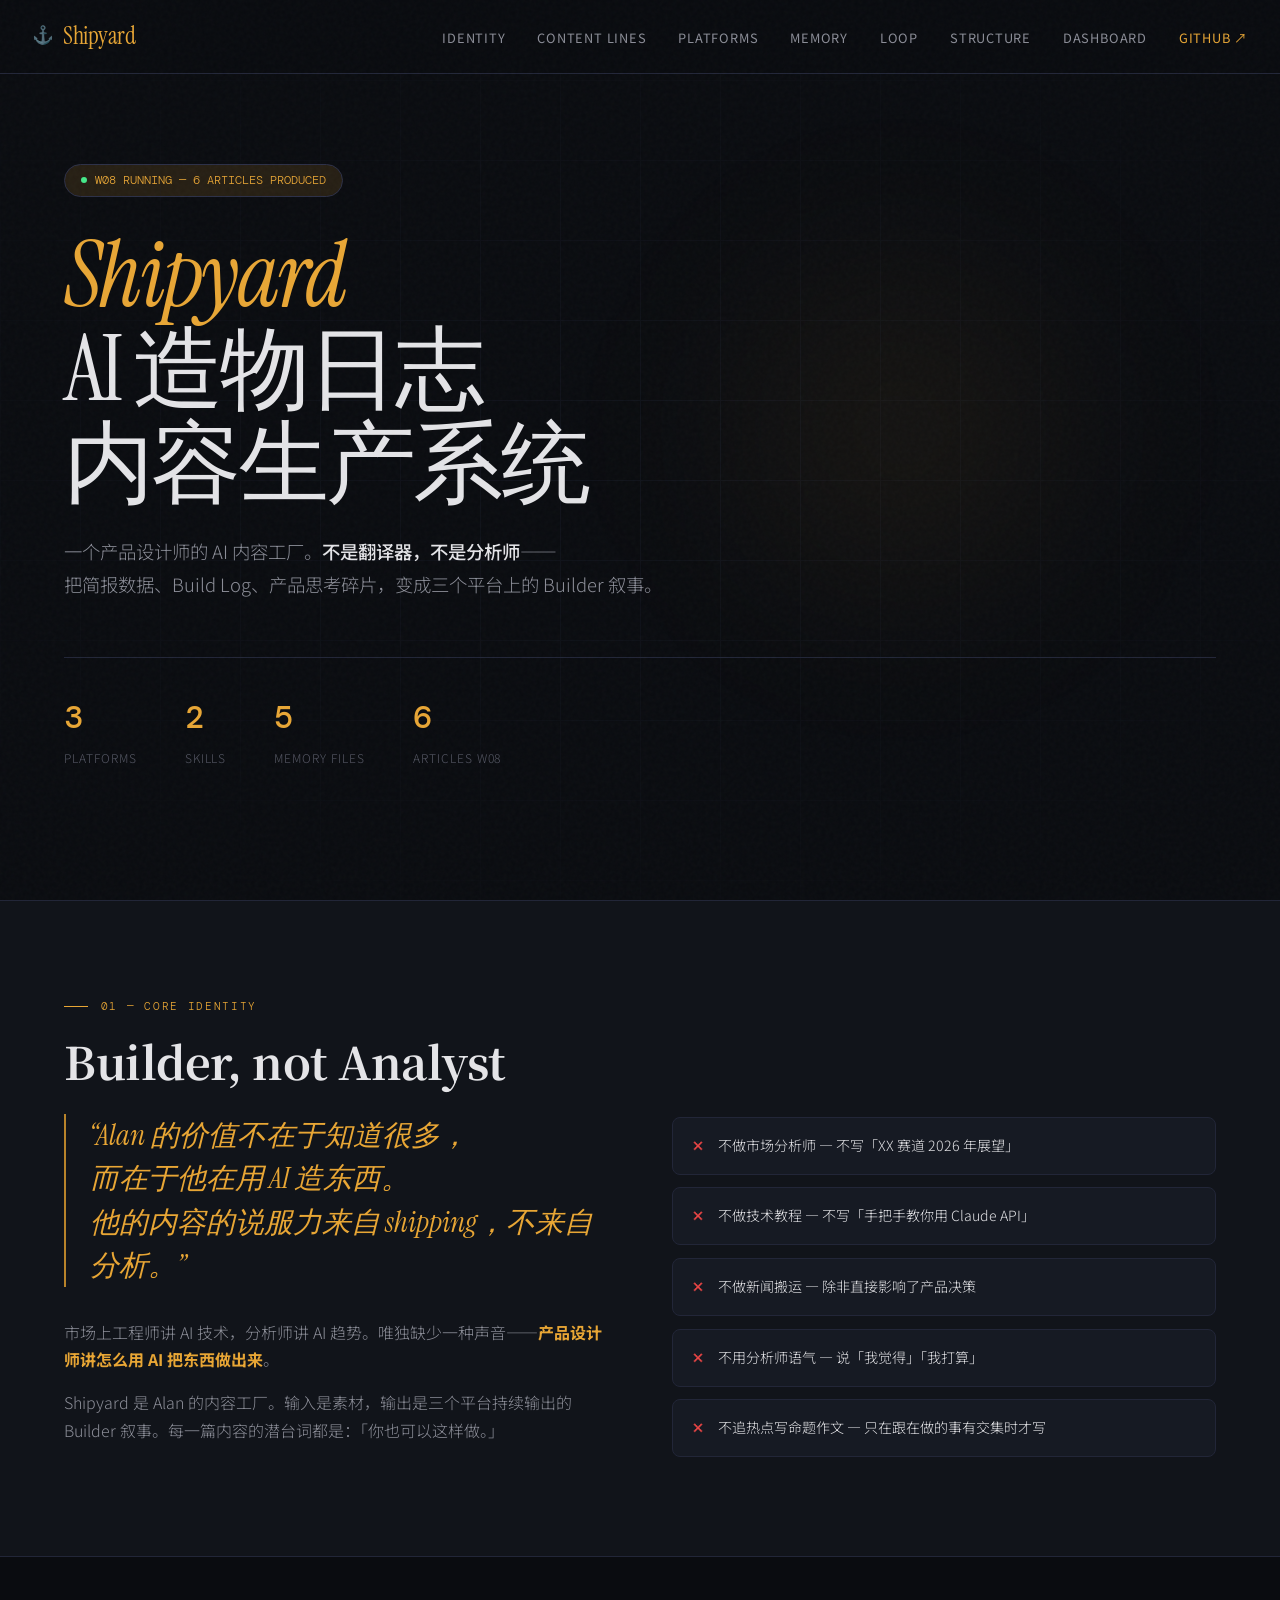
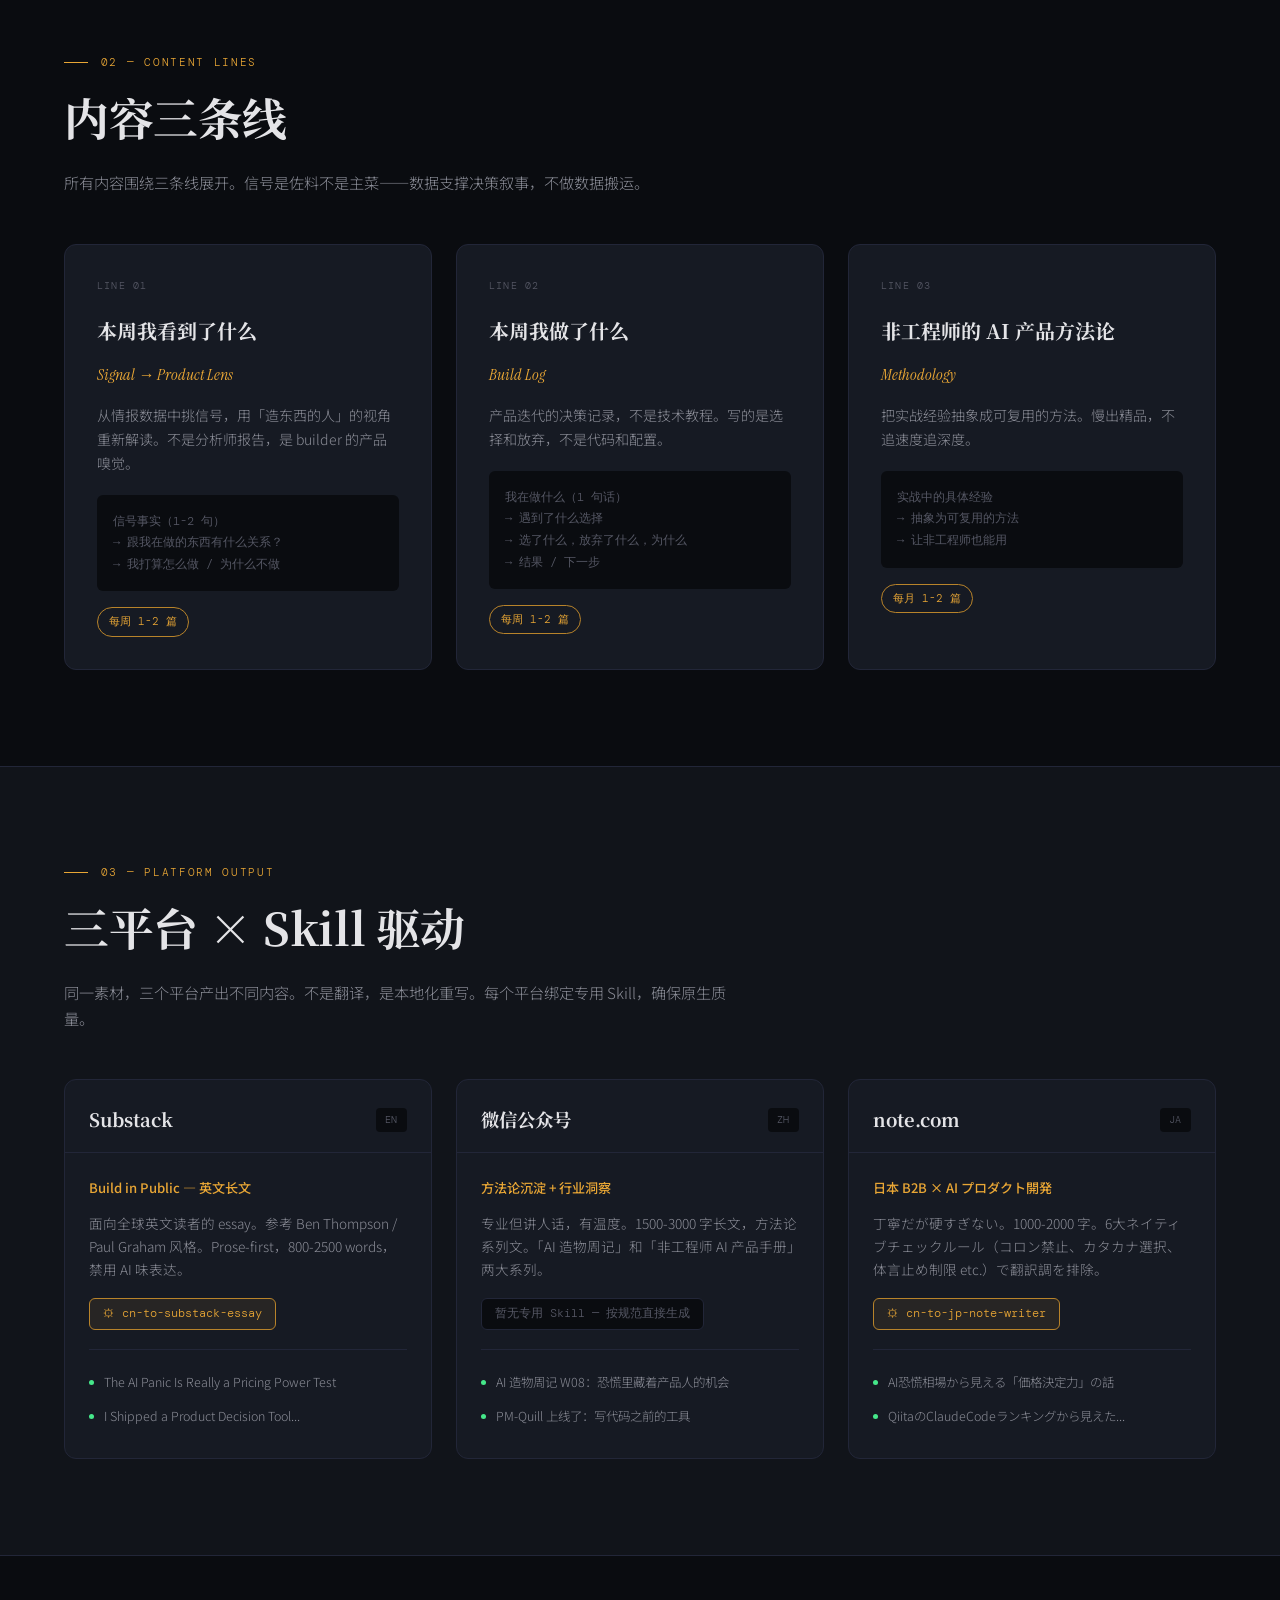
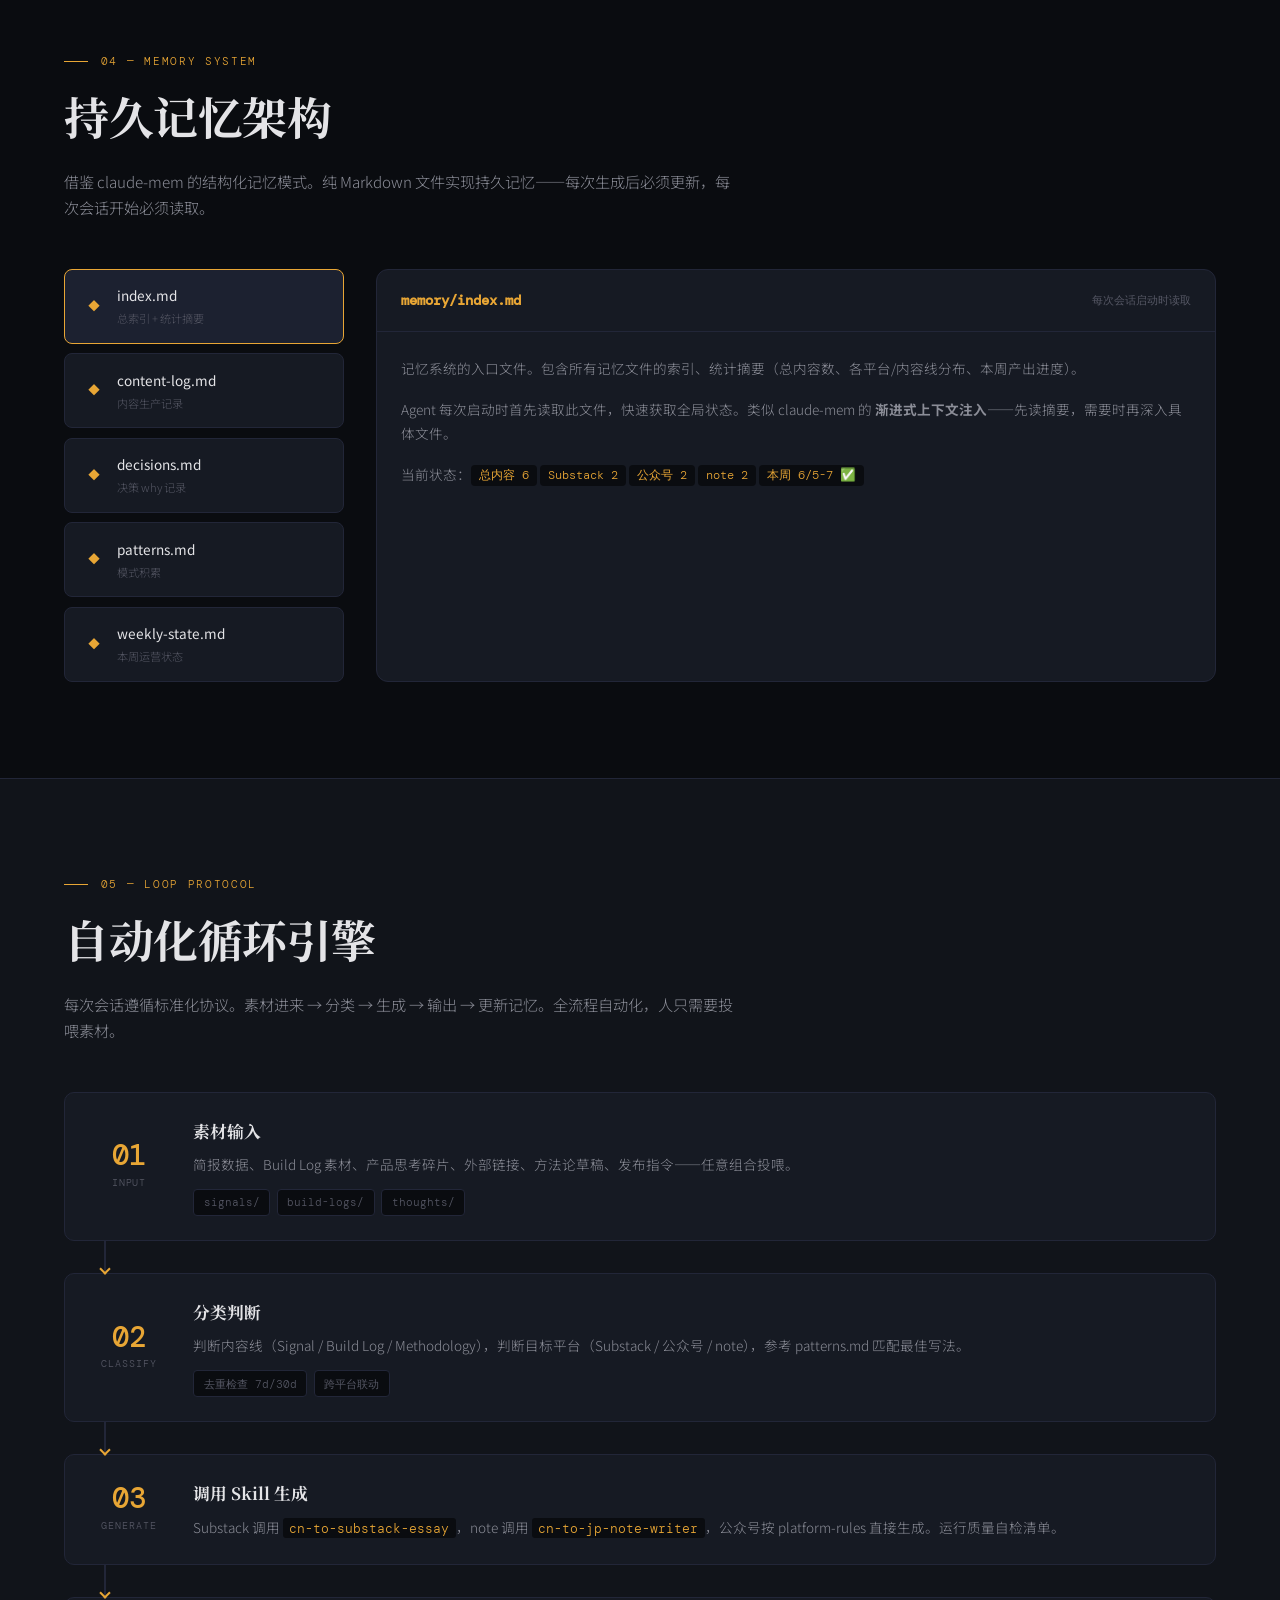
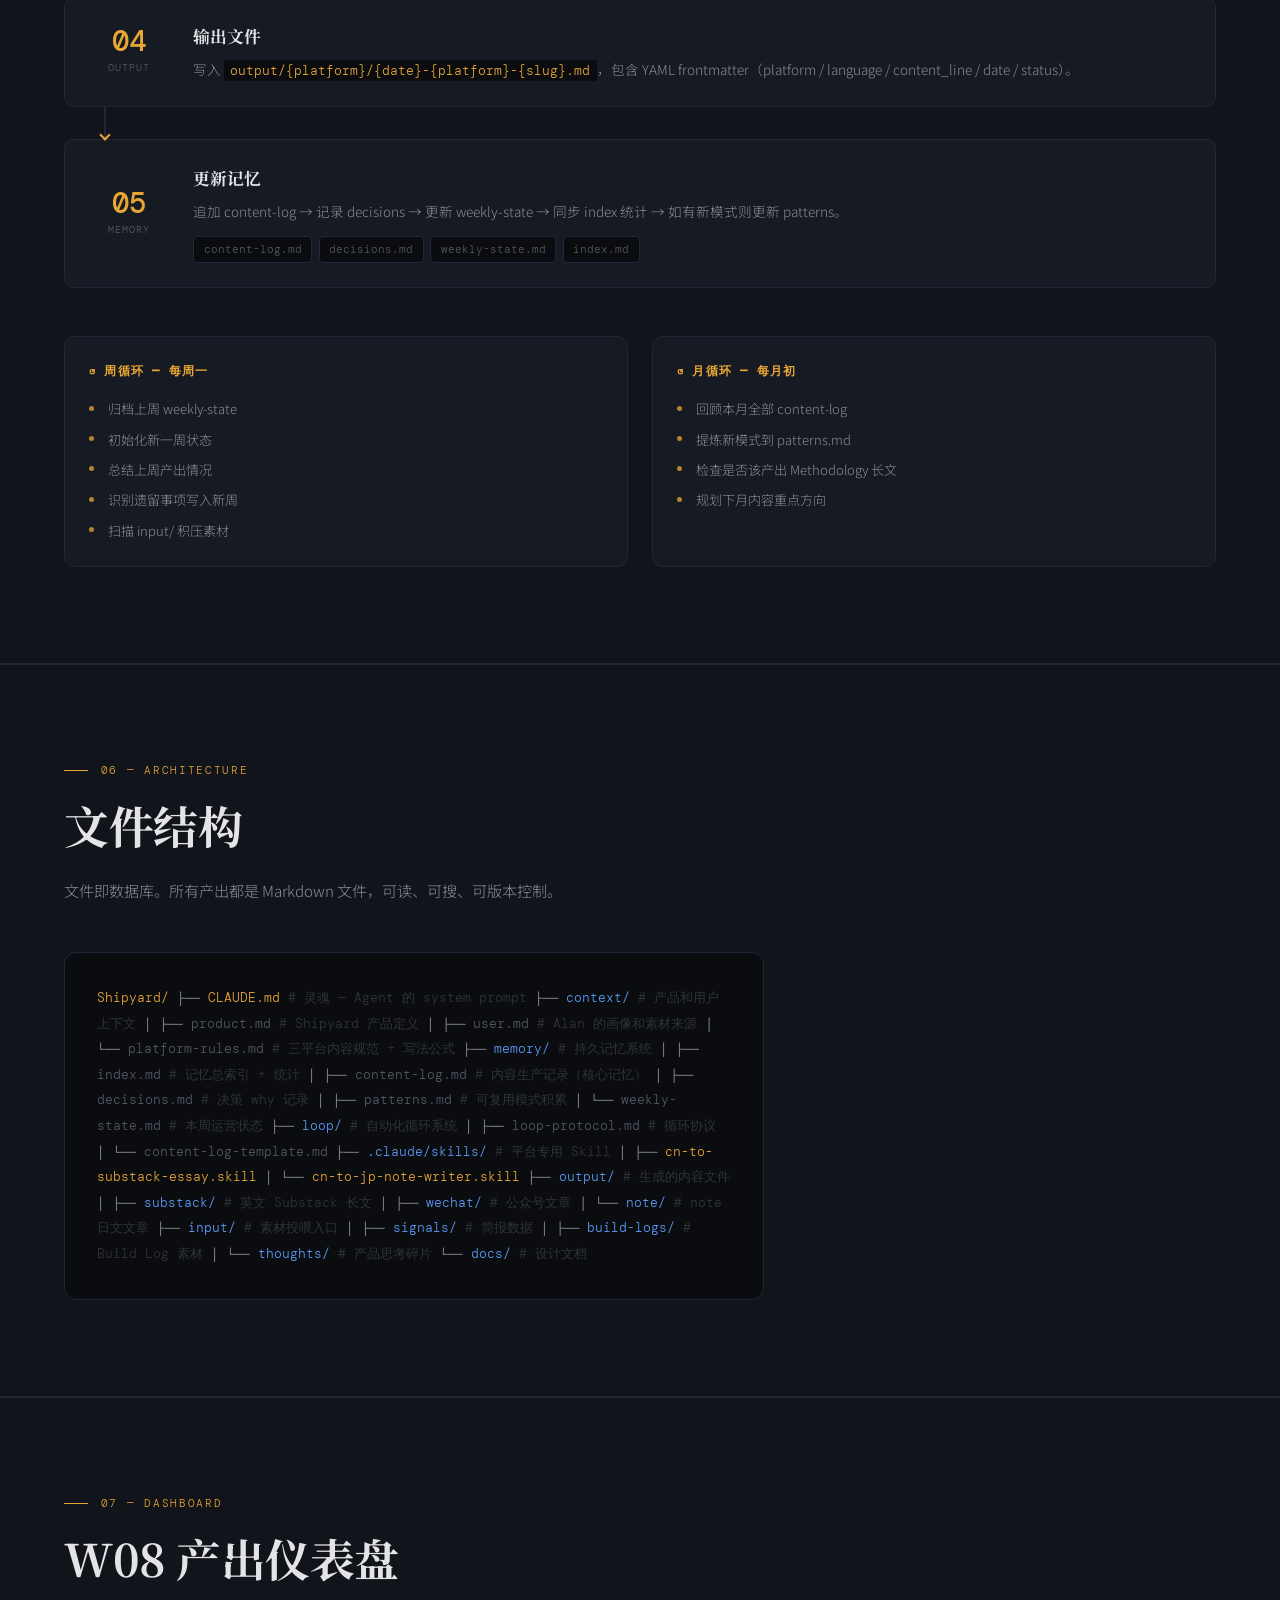
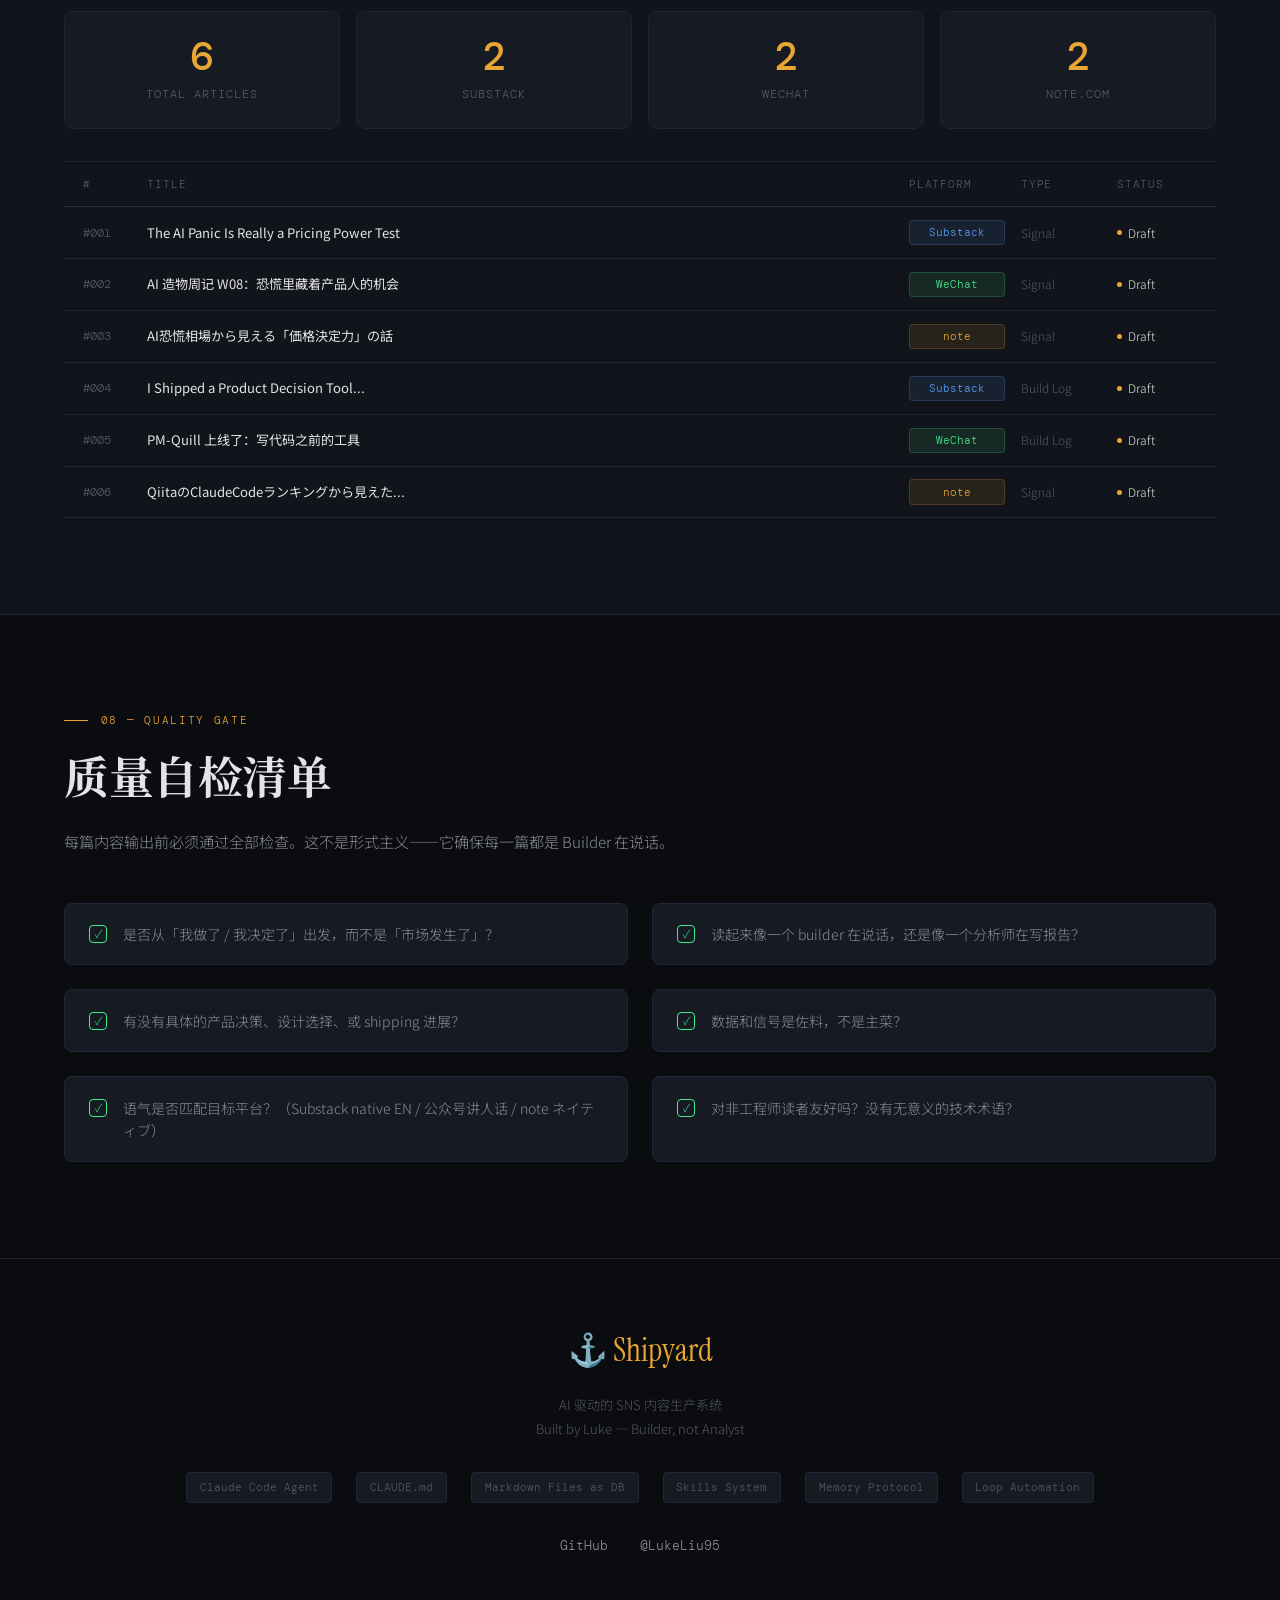
==== index.html @ ace8edb0 "docs: Update README and add landing page" ====
<!DOCTYPE html>
<html lang="zh-CN">
<head>
<!-- Google tag (gtag.js) -->
<script async src="https://www.googletagmanager.com/gtag/js?id=G-HH4Y1BMWJF"></script>
<script>
  window.dataLayer = window.dataLayer || [];
  function gtag(){dataLayer.push(arguments);}
  gtag('js', new Date());

  gtag('config', 'G-HH4Y1BMWJF');
</script>
<meta charset="UTF-8">
<meta name="viewport" content="width=device-width, initial-scale=1.0">
<title>Shipyard — AI Content Agent</title>
<link rel="preconnect" href="https://fonts.googleapis.com">
<link rel="preconnect" href="https://fonts.gstatic.com" crossorigin>
<link href="https://fonts.googleapis.com/css2?family=DM+Mono:wght@400;500&family=Instrument+Serif:ital@0;1&family=Noto+Sans+SC:wght@300;400;500;700&family=Noto+Serif+SC:wght@600;700&display=swap" rel="stylesheet">
<style>
*,*::before,*::after{margin:0;padding:0;box-sizing:border-box}
:root{
  --bg-deep:#0a0c10;
  --bg-panel:#11141a;
  --bg-card:#161a23;
  --bg-elevated:#1c2130;
  --amber:#e8a635;
  --amber-dim:#b8832a;
  --amber-glow:rgba(232,166,53,.12);
  --red-signal:#e84545;
  --green-ok:#45e88a;
  --blue-link:#5b9bf5;
  --text-primary:#e4e4e7;
  --text-secondary:#8b8d97;
  --text-dim:#555764;
  --border:#222638;
  --border-light:#2c3048;
  --font-display:'Instrument Serif',serif;
  --font-body:'Noto Sans SC','Helvetica Neue',sans-serif;
  --font-serif-cn:'Noto Serif SC',serif;
  --font-mono:'DM Mono',monospace;
}
html{scroll-behavior:smooth;font-size:16px}
body{
  background:var(--bg-deep);
  color:var(--text-primary);
  font-family:var(--font-body);
  font-weight:300;
  line-height:1.7;
  overflow-x:hidden;
  -webkit-font-smoothing:antialiased;
}

/* ═══ GRAIN OVERLAY ═══ */
body::after{
  content:'';position:fixed;inset:0;pointer-events:none;z-index:9999;
  background-image:url("data:image/svg+xml,%3Csvg viewBox='0 0 256 256' xmlns='http://www.w3.org/2000/svg'%3E%3Cfilter id='n'%3E%3CfeTurbulence type='fractalNoise' baseFrequency='.85' numOctaves='4' stitchTiles='stitch'/%3E%3C/filter%3E%3Crect width='100%25' height='100%25' filter='url(%23n)'/%3E%3C/svg%3E");
  opacity:.03;
}

/* ═══ SCROLLBAR ═══ */
::-webkit-scrollbar{width:6px}
::-webkit-scrollbar-track{background:var(--bg-deep)}
::-webkit-scrollbar-thumb{background:var(--border-light);border-radius:3px}
::-webkit-scrollbar-thumb:hover{background:var(--amber-dim)}

/* ═══ SELECTION ═══ */
::selection{background:var(--amber);color:var(--bg-deep)}

/* ═══ NAV ═══ */
.nav{
  position:fixed;top:0;left:0;right:0;z-index:100;
  padding:1rem 2rem;
  display:flex;align-items:center;justify-content:space-between;
  background:rgba(10,12,16,.85);
  backdrop-filter:blur(20px);
  border-bottom:1px solid var(--border);
  transition:all .3s;
}
.nav.scrolled{padding:.6rem 2rem;border-bottom-color:var(--amber-dim)}
.nav-logo{
  font-family:var(--font-display);font-size:1.5rem;color:var(--amber);
  text-decoration:none;letter-spacing:-.02em;
  display:flex;align-items:center;gap:.6rem;
}
.nav-logo .crane{font-size:1.1rem;opacity:.6;font-family:var(--font-mono)}
.nav-links{display:flex;gap:2rem;list-style:none}
.nav-links a{
  color:var(--text-secondary);text-decoration:none;font-size:.8rem;
  letter-spacing:.06em;text-transform:uppercase;font-weight:400;
  transition:color .2s;position:relative;
}
.nav-links a::after{
  content:'';position:absolute;bottom:-4px;left:0;right:0;height:1px;
  background:var(--amber);transform:scaleX(0);transition:transform .3s;
}
.nav-links a:hover{color:var(--text-primary)}
.nav-links a:hover::after{transform:scaleX(1)}

/* ═══ HERO ═══ */
.hero{
  min-height:100vh;display:flex;flex-direction:column;justify-content:center;
  padding:8rem 4rem 6rem;position:relative;overflow:hidden;
}
.hero-grid{
  position:absolute;inset:0;
  background-image:
    linear-gradient(var(--border) 1px,transparent 1px),
    linear-gradient(90deg,var(--border) 1px,transparent 1px);
  background-size:80px 80px;
  mask-image:radial-gradient(ellipse 70% 60% at 50% 50%,black,transparent);
  opacity:.3;
}
.hero-glow{
  position:absolute;top:20%;right:10%;
  width:500px;height:500px;border-radius:50%;
  background:radial-gradient(circle,rgba(232,166,53,.08),transparent 70%);
  filter:blur(80px);animation:pulse-glow 8s ease-in-out infinite;
}
@keyframes pulse-glow{0%,100%{opacity:.6;transform:scale(1)}50%{opacity:1;transform:scale(1.1)}}

.hero-badge{
  display:inline-flex;align-items:center;gap:.5rem;
  padding:.35rem 1rem;border:1px solid var(--border-light);border-radius:100px;
  font-family:var(--font-mono);font-size:.72rem;color:var(--amber);
  margin-bottom:2rem;width:fit-content;
  background:var(--amber-glow);
}
.hero-badge .dot{width:6px;height:6px;border-radius:50%;background:var(--green-ok);animation:blink 2s infinite}
@keyframes blink{0%,100%{opacity:1}50%{opacity:.3}}
.hero h1{
  font-family:var(--font-display);font-size:clamp(3rem,7vw,6.5rem);
  line-height:1.05;letter-spacing:-.03em;color:var(--text-primary);
  max-width:900px;font-weight:400;
}
.hero h1 em{font-style:italic;color:var(--amber)}
.hero-sub{
  font-size:1.15rem;color:var(--text-secondary);margin-top:1.5rem;
  max-width:600px;line-height:1.8;
}
.hero-sub strong{color:var(--text-primary);font-weight:500}
.hero-stats{
  display:flex;gap:3rem;margin-top:3.5rem;padding-top:2rem;
  border-top:1px solid var(--border);
}
.hero-stat{display:flex;flex-direction:column;gap:.2rem}
.hero-stat .num{
  font-family:var(--font-mono);font-size:2rem;color:var(--amber);font-weight:500;
}
.hero-stat .label{font-size:.75rem;color:var(--text-dim);text-transform:uppercase;letter-spacing:.08em}

/* ═══ SECTIONS ═══ */
section{padding:6rem 4rem}
.section-label{
  font-family:var(--font-mono);font-size:.7rem;color:var(--amber);
  text-transform:uppercase;letter-spacing:.15em;margin-bottom:1rem;
  display:flex;align-items:center;gap:.8rem;
}
.section-label::before{content:'';width:24px;height:1px;background:var(--amber)}
.section-title{
  font-family:var(--font-serif-cn);font-size:clamp(1.8rem,3.5vw,2.8rem);
  font-weight:700;line-height:1.3;margin-bottom:1.5rem;letter-spacing:-.01em;
}
.section-desc{color:var(--text-secondary);max-width:680px;margin-bottom:3rem;font-size:.95rem}
.container{max-width:1200px;margin:0 auto}

/* ═══ IDENTITY ═══ */
.identity{
  background:var(--bg-panel);border-top:1px solid var(--border);border-bottom:1px solid var(--border);
}
.identity-grid{display:grid;grid-template-columns:1fr 1fr;gap:4rem;align-items:center}
.identity-text .quote{
  font-family:var(--font-display);font-size:1.8rem;font-style:italic;
  color:var(--amber);line-height:1.5;margin-bottom:2rem;
  padding-left:1.5rem;border-left:2px solid var(--amber-dim);
}
.identity-text p{color:var(--text-secondary);margin-bottom:1rem}
.donts{list-style:none;display:flex;flex-direction:column;gap:.8rem}
.donts li{
  display:flex;align-items:flex-start;gap:.8rem;
  padding:1rem 1.2rem;background:var(--bg-card);border-radius:8px;
  border:1px solid var(--border);font-size:.88rem;
  transition:border-color .3s;
}
.donts li:hover{border-color:var(--red-signal)}
.donts .x{color:var(--red-signal);font-family:var(--font-mono);font-weight:500;flex-shrink:0;font-size:.8rem;margin-top:2px}

/* ═══ THREE LINES ═══ */
.lines-grid{display:grid;grid-template-columns:repeat(3,1fr);gap:1.5rem}
.line-card{
  padding:2rem;border:1px solid var(--border);border-radius:12px;
  background:var(--bg-card);position:relative;overflow:hidden;
  transition:all .4s;cursor:default;
}
.line-card:hover{border-color:var(--amber-dim);transform:translateY(-4px)}
.line-card::before{
  content:'';position:absolute;top:0;left:0;right:0;height:2px;
  background:linear-gradient(90deg,var(--amber),transparent);
  opacity:0;transition:opacity .4s;
}
.line-card:hover::before{opacity:1}
.line-num{
  font-family:var(--font-mono);font-size:.65rem;color:var(--text-dim);
  text-transform:uppercase;letter-spacing:.12em;margin-bottom:1.2rem;
}
.line-card h3{
  font-family:var(--font-serif-cn);font-size:1.25rem;font-weight:700;margin-bottom:.8rem;
}
.line-card .en-name{
  font-family:var(--font-display);font-style:italic;color:var(--amber);
  font-size:1rem;margin-bottom:1rem;
}
.line-card p{color:var(--text-secondary);font-size:.88rem;line-height:1.7}
.line-formula{
  margin-top:1.2rem;padding:1rem;background:var(--bg-deep);border-radius:6px;
  font-family:var(--font-mono);font-size:.75rem;color:var(--text-dim);
  line-height:1.8;white-space:pre-line;
}
.line-freq{
  margin-top:1rem;display:inline-block;
  padding:.25rem .7rem;border-radius:100px;font-size:.7rem;
  font-family:var(--font-mono);color:var(--amber);
  border:1px solid var(--amber-dim);
}

/* ═══ PLATFORMS ═══ */
.platforms{background:var(--bg-panel);border-top:1px solid var(--border);border-bottom:1px solid var(--border)}
.platform-cards{display:grid;grid-template-columns:repeat(3,1fr);gap:1.5rem}
.platform-card{
  border:1px solid var(--border);border-radius:12px;overflow:hidden;
  background:var(--bg-card);transition:all .4s;
}
.platform-card:hover{border-color:var(--amber-dim);transform:translateY(-3px)}
.platform-header{
  padding:1.5rem 1.5rem 1rem;
  border-bottom:1px solid var(--border);
  display:flex;align-items:center;justify-content:space-between;
}
.platform-header h3{font-family:var(--font-serif-cn);font-size:1.15rem;font-weight:700}
.platform-lang{
  font-family:var(--font-mono);font-size:.65rem;
  padding:.2rem .6rem;border-radius:4px;
  background:var(--bg-deep);color:var(--text-dim);
}
.platform-body{padding:1.5rem}
.platform-body .route{
  font-size:.82rem;color:var(--amber);font-weight:500;margin-bottom:.8rem;
}
.platform-body p{font-size:.85rem;color:var(--text-secondary);margin-bottom:1rem;line-height:1.7}
.skill-badge{
  display:inline-flex;align-items:center;gap:.4rem;
  padding:.3rem .8rem;border-radius:6px;
  background:rgba(232,166,53,.08);border:1px solid var(--amber-dim);
  font-family:var(--font-mono);font-size:.72rem;color:var(--amber);
}
.skill-badge.none{color:var(--text-dim);border-color:var(--border);background:var(--bg-deep)}
.platform-outputs{
  margin-top:1.2rem;padding-top:1rem;border-top:1px solid var(--border);
}
.platform-outputs .output-item{
  display:flex;align-items:center;gap:.6rem;
  padding:.4rem 0;font-size:.78rem;color:var(--text-secondary);
}
.output-item .dot-status{
  width:5px;height:5px;border-radius:50%;background:var(--green-ok);flex-shrink:0;
}

/* ═══ MEMORY ═══ */
.memory-arch{display:grid;grid-template-columns:280px 1fr;gap:2rem}
.memory-files{display:flex;flex-direction:column;gap:.6rem}
.mem-file{
  display:flex;align-items:center;gap:.8rem;
  padding:.9rem 1.2rem;border:1px solid var(--border);border-radius:8px;
  background:var(--bg-card);cursor:pointer;transition:all .3s;
  position:relative;
}
.mem-file:hover,.mem-file.active{border-color:var(--amber);background:var(--bg-elevated)}
.mem-file .icon{font-family:var(--font-mono);font-size:.75rem;color:var(--amber);width:20px;text-align:center}
.mem-file .name{font-size:.85rem;font-weight:400}
.mem-file .purpose{font-size:.7rem;color:var(--text-dim);margin-top:2px}
.memory-detail{
  border:1px solid var(--border);border-radius:12px;
  background:var(--bg-card);overflow:hidden;
}
.memory-detail-header{
  padding:1.2rem 1.5rem;border-bottom:1px solid var(--border);
  display:flex;align-items:center;justify-content:space-between;
}
.memory-detail-header h4{font-family:var(--font-mono);font-size:.85rem;color:var(--amber)}
.memory-detail-header .timing{font-size:.7rem;color:var(--text-dim);font-family:var(--font-mono)}
.memory-detail-body{padding:1.5rem;font-size:.85rem;color:var(--text-secondary);line-height:1.8}
.memory-detail-body code{
  font-family:var(--font-mono);font-size:.78rem;
  background:var(--bg-deep);padding:.15rem .5rem;border-radius:4px;
  color:var(--amber);
}

/* ═══ LOOP ═══ */
.loop-flow{display:flex;flex-direction:column;gap:0;position:relative}
.loop-connector{
  width:2px;height:2rem;background:var(--border);margin-left:2.5rem;
  position:relative;
}
.loop-connector::after{
  content:'';position:absolute;bottom:0;left:-3px;
  width:8px;height:8px;border-right:2px solid var(--amber);border-bottom:2px solid var(--amber);
  transform:rotate(45deg);
}
.loop-step{
  display:grid;grid-template-columns:5rem 1fr;gap:1.5rem;
  padding:1.5rem;border:1px solid var(--border);border-radius:10px;
  background:var(--bg-card);transition:all .3s;
}
.loop-step:hover{border-color:var(--amber-dim)}
.loop-step .step-icon{
  display:flex;flex-direction:column;align-items:center;justify-content:center;
  gap:.3rem;
}
.loop-step .step-num{
  font-family:var(--font-mono);font-size:1.8rem;color:var(--amber);font-weight:500;line-height:1;
}
.loop-step .step-label{font-family:var(--font-mono);font-size:.6rem;color:var(--text-dim);text-transform:uppercase;letter-spacing:.1em;text-align:center}
.loop-step h4{font-family:var(--font-serif-cn);font-size:1.05rem;font-weight:700;margin-bottom:.5rem}
.loop-step p{font-size:.85rem;color:var(--text-secondary);line-height:1.7}
.loop-step .actions{
  margin-top:.8rem;display:flex;flex-wrap:wrap;gap:.4rem;
}
.loop-step .action-tag{
  font-family:var(--font-mono);font-size:.68rem;
  padding:.2rem .6rem;border-radius:4px;
  background:var(--bg-deep);color:var(--text-dim);border:1px solid var(--border);
}

.loop-cycles{display:grid;grid-template-columns:1fr 1fr;gap:1.5rem;margin-top:3rem}
.cycle-card{
  padding:1.5rem;border:1px solid var(--border);border-radius:10px;
  background:var(--bg-card);
}
.cycle-card h4{
  font-family:var(--font-mono);font-size:.78rem;color:var(--amber);
  text-transform:uppercase;letter-spacing:.1em;margin-bottom:1rem;
}
.cycle-card ul{list-style:none;display:flex;flex-direction:column;gap:.5rem}
.cycle-card li{
  font-size:.82rem;color:var(--text-secondary);
  padding-left:1.2rem;position:relative;
}
.cycle-card li::before{
  content:'';position:absolute;left:0;top:.55em;
  width:5px;height:5px;border-radius:50%;background:var(--amber-dim);
}

/* ═══ FILE TREE ═══ */
.file-tree-section{background:var(--bg-panel);border-top:1px solid var(--border);border-bottom:1px solid var(--border)}
.file-tree{
  font-family:var(--font-mono);font-size:.8rem;line-height:2;
  padding:2rem;background:var(--bg-deep);border-radius:12px;
  border:1px solid var(--border);max-width:700px;
  color:var(--text-secondary);
}
.file-tree .dir{color:var(--blue-link)}
.file-tree .file{color:var(--text-dim)}
.file-tree .comment{color:var(--text-dim);opacity:.5}
.file-tree .highlight{color:var(--amber)}

/* ═══ STATS DASHBOARD ═══ */
.dashboard{background:var(--bg-panel);border-top:1px solid var(--border);border-bottom:1px solid var(--border)}
.dash-grid{display:grid;grid-template-columns:repeat(4,1fr);gap:1rem}
.dash-card{
  padding:1.5rem;border:1px solid var(--border);border-radius:10px;
  background:var(--bg-card);text-align:center;transition:all .3s;
}
.dash-card:hover{border-color:var(--amber-dim)}
.dash-card .dash-num{
  font-family:var(--font-mono);font-size:2.5rem;color:var(--amber);
  font-weight:500;line-height:1;margin-bottom:.5rem;
}
.dash-card .dash-label{
  font-size:.75rem;color:var(--text-dim);text-transform:uppercase;
  letter-spacing:.08em;font-family:var(--font-mono);
}
.recent-articles{margin-top:2rem}
.article-row{
  display:grid;grid-template-columns:3rem 1fr 6rem 5rem 5rem;gap:1rem;
  align-items:center;
  padding:.8rem 1.2rem;border-bottom:1px solid var(--border);
  font-size:.82rem;transition:background .2s;
}
.article-row:hover{background:var(--bg-elevated)}
.article-row:first-child{
  font-family:var(--font-mono);font-size:.68rem;color:var(--text-dim);
  text-transform:uppercase;letter-spacing:.08em;border-bottom:1px solid var(--border-light);
}
.article-row .id{font-family:var(--font-mono);color:var(--text-dim);font-size:.75rem}
.article-row .title-col{color:var(--text-primary);font-weight:400}
.article-row .platform-tag{
  font-family:var(--font-mono);font-size:.68rem;
  padding:.15rem .5rem;border-radius:4px;text-align:center;
}
.tag-substack{background:rgba(91,155,245,.1);color:var(--blue-link);border:1px solid rgba(91,155,245,.2)}
.tag-wechat{background:rgba(69,232,138,.1);color:var(--green-ok);border:1px solid rgba(69,232,138,.2)}
.tag-note{background:rgba(232,166,53,.1);color:var(--amber);border:1px solid rgba(232,166,53,.2)}
.article-row .type-col{font-size:.75rem;color:var(--text-dim)}
.article-row .status-col{display:flex;align-items:center;gap:.4rem;font-size:.75rem}
.status-dot{width:5px;height:5px;border-radius:50%}
.status-draft{background:var(--amber)}

/* ═══ QUALITY ═══ */
.quality-grid{display:grid;grid-template-columns:1fr 1fr;gap:1.5rem}
.check-item{
  display:flex;align-items:flex-start;gap:1rem;
  padding:1.2rem 1.5rem;border:1px solid var(--border);border-radius:8px;
  background:var(--bg-card);transition:all .3s;
}
.check-item:hover{border-color:var(--green-ok)}
.check-box{
  width:18px;height:18px;border:1.5px solid var(--green-ok);border-radius:4px;
  flex-shrink:0;margin-top:2px;display:flex;align-items:center;justify-content:center;
  color:var(--green-ok);font-size:.7rem;
}
.check-item p{font-size:.88rem;color:var(--text-secondary);line-height:1.6}

/* ═══ FOOTER ═══ */
.footer{
  padding:4rem;text-align:center;border-top:1px solid var(--border);
}
.footer-logo{
  font-family:var(--font-display);font-size:2rem;color:var(--amber);
  margin-bottom:1rem;
}
.footer p{font-size:.82rem;color:var(--text-dim);line-height:1.8}
.footer .tech-stack{
  display:flex;justify-content:center;gap:1.5rem;margin-top:2rem;
  flex-wrap:wrap;
}
.footer .tech-tag{
  font-family:var(--font-mono);font-size:.7rem;
  padding:.3rem .8rem;border-radius:4px;
  background:var(--bg-card);color:var(--text-dim);border:1px solid var(--border);
}

/* ═══ ANIMATIONS ═══ */
.reveal{opacity:0;transform:translateY(30px);transition:all .7s cubic-bezier(.16,1,.3,1)}
.reveal.visible{opacity:1;transform:translateY(0)}
.reveal-delay-1{transition-delay:.1s}
.reveal-delay-2{transition-delay:.2s}
.reveal-delay-3{transition-delay:.3s}

/* ═══ RESPONSIVE ═══ */
@media(max-width:1024px){
  section,.hero{padding:4rem 2rem}
  .identity-grid{grid-template-columns:1fr;gap:2rem}
  .lines-grid,.platform-cards{grid-template-columns:1fr}
  .memory-arch{grid-template-columns:1fr}
  .loop-cycles{grid-template-columns:1fr}
  .dash-grid{grid-template-columns:repeat(2,1fr)}
  .quality-grid{grid-template-columns:1fr}
  .hero-stats{flex-wrap:wrap;gap:2rem}
  .article-row{grid-template-columns:2rem 1fr 5rem;font-size:.78rem}
  .article-row .type-col,.article-row .status-col{display:none}
  .nav-links{display:none}
}
@media(max-width:640px){
  section,.hero{padding:3rem 1.2rem}
  .hero h1{font-size:2.2rem}
  .dash-grid{grid-template-columns:1fr 1fr}
  .loop-step{grid-template-columns:3.5rem 1fr;gap:1rem}
}
</style>
</head>
<body>

<!-- ═══ NAV ═══ -->
<nav class="nav" id="nav">
  <a href="#" class="nav-logo">
    <span class="crane">&#9875;</span> Shipyard
  </a>
  <ul class="nav-links">
    <li><a href="#identity">Identity</a></li>
    <li><a href="#lines">Content Lines</a></li>
    <li><a href="#platforms">Platforms</a></li>
    <li><a href="#memory">Memory</a></li>
    <li><a href="#loop">Loop</a></li>
    <li><a href="#structure">Structure</a></li>
    <li><a href="#dashboard">Dashboard</a></li>
    <li><a href="https://github.com/lukeliu95/Shipyard" target="_blank" style="color:var(--amber)">GitHub &nearr;</a></li>
  </ul>
</nav>

<!-- ═══ HERO ═══ -->
<section class="hero">
  <div class="hero-grid"></div>
  <div class="hero-glow"></div>
  <div class="hero-badge">
    <span class="dot"></span>
    W08 RUNNING &mdash; 6 ARTICLES PRODUCED
  </div>
  <h1 class="reveal">
    <em>Shipyard</em><br>
    AI 造物日志<br>
    内容生产系统
  </h1>
  <p class="hero-sub reveal reveal-delay-1">
    一个产品设计师的 AI 内容工厂。<strong>不是翻译器，不是分析师</strong>——<br>
    把简报数据、Build Log、产品思考碎片，变成三个平台上的 Builder 叙事。
  </p>
  <div class="hero-stats reveal reveal-delay-2">
    <div class="hero-stat">
      <span class="num" data-count="3">0</span>
      <span class="label">Platforms</span>
    </div>
    <div class="hero-stat">
      <span class="num" data-count="2">0</span>
      <span class="label">Skills</span>
    </div>
    <div class="hero-stat">
      <span class="num" data-count="5">0</span>
      <span class="label">Memory Files</span>
    </div>
    <div class="hero-stat">
      <span class="num" data-count="6">0</span>
      <span class="label">Articles W08</span>
    </div>
  </div>
</section>

<!-- ═══ IDENTITY ═══ -->
<section class="identity" id="identity">
  <div class="container">
    <span class="section-label reveal">01 &mdash; Core Identity</span>
    <h2 class="section-title reveal">Builder, not Analyst</h2>
    <div class="identity-grid">
      <div class="identity-text reveal">
        <div class="quote">
          &ldquo;Alan 的价值不在于知道很多，<br>
          而在于他在用 AI 造东西。<br>
          他的内容的说服力来自 shipping，不来自分析。&rdquo;
        </div>
        <p>市场上工程师讲 AI 技术，分析师讲 AI 趋势。唯独缺少一种声音——<strong style="color:var(--amber)">产品设计师讲怎么用 AI 把东西做出来</strong>。</p>
        <p>Shipyard 是 Alan 的内容工厂。输入是素材，输出是三个平台持续输出的 Builder 叙事。每一篇内容的潜台词都是：「你也可以这样做。」</p>
      </div>
      <div class="reveal reveal-delay-1">
        <ul class="donts">
          <li><span class="x">&#10005;</span> 不做市场分析师 — 不写「XX 赛道 2026 年展望」</li>
          <li><span class="x">&#10005;</span> 不做技术教程 — 不写「手把手教你用 Claude API」</li>
          <li><span class="x">&#10005;</span> 不做新闻搬运 — 除非直接影响了产品决策</li>
          <li><span class="x">&#10005;</span> 不用分析师语气 — 说「我觉得」「我打算」</li>
          <li><span class="x">&#10005;</span> 不追热点写命题作文 — 只在跟在做的事有交集时才写</li>
        </ul>
      </div>
    </div>
  </div>
</section>

<!-- ═══ THREE LINES ═══ -->
<section id="lines">
  <div class="container">
    <span class="section-label reveal">02 &mdash; Content Lines</span>
    <h2 class="section-title reveal">内容三条线</h2>
    <p class="section-desc reveal">所有内容围绕三条线展开。信号是佐料不是主菜——数据支撑决策叙事，不做数据搬运。</p>
    <div class="lines-grid">
      <div class="line-card reveal">
        <div class="line-num">Line 01</div>
        <h3>本周我看到了什么</h3>
        <div class="en-name">Signal &rarr; Product Lens</div>
        <p>从情报数据中挑信号，用「造东西的人」的视角重新解读。不是分析师报告，是 builder 的产品嗅觉。</p>
        <div class="line-formula">信号事实（1-2 句）
&rarr; 跟我在做的东西有什么关系？
&rarr; 我打算怎么做 / 为什么不做</div>
        <span class="line-freq">每周 1-2 篇</span>
      </div>
      <div class="line-card reveal reveal-delay-1">
        <div class="line-num">Line 02</div>
        <h3>本周我做了什么</h3>
        <div class="en-name">Build Log</div>
        <p>产品迭代的决策记录，不是技术教程。写的是选择和放弃，不是代码和配置。</p>
        <div class="line-formula">我在做什么（1 句话）
&rarr; 遇到了什么选择
&rarr; 选了什么，放弃了什么，为什么
&rarr; 结果 / 下一步</div>
        <span class="line-freq">每周 1-2 篇</span>
      </div>
      <div class="line-card reveal reveal-delay-2">
        <div class="line-num">Line 03</div>
        <h3>非工程师的 AI 产品方法论</h3>
        <div class="en-name">Methodology</div>
        <p>把实战经验抽象成可复用的方法。慢出精品，不追速度追深度。</p>
        <div class="line-formula">实战中的具体经验
&rarr; 抽象为可复用的方法
&rarr; 让非工程师也能用</div>
        <span class="line-freq">每月 1-2 篇</span>
      </div>
    </div>
  </div>
</section>

<!-- ═══ PLATFORMS ═══ -->
<section class="platforms" id="platforms">
  <div class="container">
    <span class="section-label reveal">03 &mdash; Platform Output</span>
    <h2 class="section-title reveal">三平台 &times; Skill 驱动</h2>
    <p class="section-desc reveal">同一素材，三个平台产出不同内容。不是翻译，是本地化重写。每个平台绑定专用 Skill，确保原生质量。</p>
    <div class="platform-cards">

      <div class="platform-card reveal">
        <div class="platform-header">
          <h3>Substack</h3>
          <span class="platform-lang">EN</span>
        </div>
        <div class="platform-body">
          <div class="route">Build in Public &mdash; 英文长文</div>
          <p>面向全球英文读者的 essay。参考 Ben Thompson / Paul Graham 风格。Prose-first，800-2500 words，禁用 AI 味表达。</p>
          <div class="skill-badge">&#9881; cn-to-substack-essay</div>
          <div class="platform-outputs">
            <div class="output-item"><span class="dot-status"></span> The AI Panic Is Really a Pricing Power Test</div>
            <div class="output-item"><span class="dot-status"></span> I Shipped a Product Decision Tool...</div>
          </div>
        </div>
      </div>

      <div class="platform-card reveal reveal-delay-1">
        <div class="platform-header">
          <h3>微信公众号</h3>
          <span class="platform-lang">ZH</span>
        </div>
        <div class="platform-body">
          <div class="route">方法论沉淀 + 行业洞察</div>
          <p>专业但讲人话，有温度。1500-3000 字长文，方法论系列文。「AI 造物周记」和「非工程师 AI 产品手册」两大系列。</p>
          <div class="skill-badge none">暂无专用 Skill &mdash; 按规范直接生成</div>
          <div class="platform-outputs">
            <div class="output-item"><span class="dot-status"></span> AI 造物周记 W08：恐慌里藏着产品人的机会</div>
            <div class="output-item"><span class="dot-status"></span> PM-Quill 上线了：写代码之前的工具</div>
          </div>
        </div>
      </div>

      <div class="platform-card reveal reveal-delay-2">
        <div class="platform-header">
          <h3>note.com</h3>
          <span class="platform-lang">JA</span>
        </div>
        <div class="platform-body">
          <div class="route">日本 B2B &times; AI &#x30D7;&#x30ED;&#x30C0;&#x30AF;&#x30C8;&#x958B;&#x767A;</div>
          <p>丁寧だが硬すぎない。1000-2000 字。6大ネイティブチェックルール（コロン禁止、カタカナ選択、体言止め制限 etc.）で翻訳調を排除。</p>
          <div class="skill-badge">&#9881; cn-to-jp-note-writer</div>
          <div class="platform-outputs">
            <div class="output-item"><span class="dot-status"></span> AI恐慌相場から見える「価格決定力」の話</div>
            <div class="output-item"><span class="dot-status"></span> QiitaのClaudeCodeランキングから見えた...</div>
          </div>
        </div>
      </div>

    </div>
  </div>
</section>

<!-- ═══ MEMORY ═══ -->
<section id="memory">
  <div class="container">
    <span class="section-label reveal">04 &mdash; Memory System</span>
    <h2 class="section-title reveal">持久记忆架构</h2>
    <p class="section-desc reveal">借鉴 claude-mem 的结构化记忆模式。纯 Markdown 文件实现持久记忆——每次生成后必须更新，每次会话开始必须读取。</p>

    <div class="memory-arch reveal">
      <div class="memory-files">
        <div class="mem-file active" data-target="mem-index">
          <span class="icon">&#9670;</span>
          <div><div class="name">index.md</div><div class="purpose">总索引 + 统计摘要</div></div>
        </div>
        <div class="mem-file" data-target="mem-content">
          <span class="icon">&#9670;</span>
          <div><div class="name">content-log.md</div><div class="purpose">内容生产记录</div></div>
        </div>
        <div class="mem-file" data-target="mem-decisions">
          <span class="icon">&#9670;</span>
          <div><div class="name">decisions.md</div><div class="purpose">决策 why 记录</div></div>
        </div>
        <div class="mem-file" data-target="mem-patterns">
          <span class="icon">&#9670;</span>
          <div><div class="name">patterns.md</div><div class="purpose">模式积累</div></div>
        </div>
        <div class="mem-file" data-target="mem-weekly">
          <span class="icon">&#9670;</span>
          <div><div class="name">weekly-state.md</div><div class="purpose">本周运营状态</div></div>
        </div>
      </div>

      <div class="memory-detail">
        <div class="memory-detail-header">
          <h4 id="mem-detail-title">memory/index.md</h4>
          <span class="timing" id="mem-detail-timing">每次会话启动时读取</span>
        </div>
        <div class="memory-detail-body" id="mem-detail-body">
          <p>记忆系统的入口文件。包含所有记忆文件的索引、统计摘要（总内容数、各平台/内容线分布、本周产出进度）。</p>
          <p style="margin-top:1rem">Agent 每次启动时首先读取此文件，快速获取全局状态。类似 claude-mem 的 <strong>渐进式上下文注入</strong>——先读摘要，需要时再深入具体文件。</p>
          <p style="margin-top:1rem">当前状态：<code>总内容 6</code> <code>Substack 2</code> <code>公众号 2</code> <code>note 2</code> <code>本周 6/5-7 ✅</code></p>
        </div>
      </div>
    </div>
  </div>
</section>

<!-- ═══ LOOP ═══ -->
<section class="loop-section" id="loop" style="background:var(--bg-panel);border-top:1px solid var(--border);border-bottom:1px solid var(--border)">
  <div class="container">
    <span class="section-label reveal">05 &mdash; Loop Protocol</span>
    <h2 class="section-title reveal">自动化循环引擎</h2>
    <p class="section-desc reveal">每次会话遵循标准化协议。素材进来 &rarr; 分类 &rarr; 生成 &rarr; 输出 &rarr; 更新记忆。全流程自动化，人只需要投喂素材。</p>

    <div class="loop-flow reveal">
      <div class="loop-step">
        <div class="step-icon"><span class="step-num">01</span><span class="step-label">Input</span></div>
        <div>
          <h4>素材输入</h4>
          <p>简报数据、Build Log 素材、产品思考碎片、外部链接、方法论草稿、发布指令——任意组合投喂。</p>
          <div class="actions">
            <span class="action-tag">signals/</span>
            <span class="action-tag">build-logs/</span>
            <span class="action-tag">thoughts/</span>
          </div>
        </div>
      </div>
      <div class="loop-connector"></div>
      <div class="loop-step">
        <div class="step-icon"><span class="step-num">02</span><span class="step-label">Classify</span></div>
        <div>
          <h4>分类判断</h4>
          <p>判断内容线（Signal / Build Log / Methodology），判断目标平台（Substack / 公众号 / note），参考 patterns.md 匹配最佳写法。</p>
          <div class="actions">
            <span class="action-tag">去重检查 7d/30d</span>
            <span class="action-tag">跨平台联动</span>
          </div>
        </div>
      </div>
      <div class="loop-connector"></div>
      <div class="loop-step">
        <div class="step-icon"><span class="step-num">03</span><span class="step-label">Generate</span></div>
        <div>
          <h4>调用 Skill 生成</h4>
          <p>Substack 调用 <code style="font-family:var(--font-mono);background:var(--bg-deep);padding:.1rem .4rem;border-radius:3px;color:var(--amber);font-size:.8rem">cn-to-substack-essay</code>，note 调用 <code style="font-family:var(--font-mono);background:var(--bg-deep);padding:.1rem .4rem;border-radius:3px;color:var(--amber);font-size:.8rem">cn-to-jp-note-writer</code>，公众号按 platform-rules 直接生成。运行质量自检清单。</p>
        </div>
      </div>
      <div class="loop-connector"></div>
      <div class="loop-step">
        <div class="step-icon"><span class="step-num">04</span><span class="step-label">Output</span></div>
        <div>
          <h4>输出文件</h4>
          <p>写入 <code style="font-family:var(--font-mono);background:var(--bg-deep);padding:.1rem .4rem;border-radius:3px;color:var(--amber);font-size:.8rem">output/{platform}/{date}-{platform}-{slug}.md</code>，包含 YAML frontmatter（platform / language / content_line / date / status）。</p>
        </div>
      </div>
      <div class="loop-connector"></div>
      <div class="loop-step">
        <div class="step-icon"><span class="step-num">05</span><span class="step-label">Memory</span></div>
        <div>
          <h4>更新记忆</h4>
          <p>追加 content-log &rarr; 记录 decisions &rarr; 更新 weekly-state &rarr; 同步 index 统计 &rarr; 如有新模式则更新 patterns。</p>
          <div class="actions">
            <span class="action-tag">content-log.md</span>
            <span class="action-tag">decisions.md</span>
            <span class="action-tag">weekly-state.md</span>
            <span class="action-tag">index.md</span>
          </div>
        </div>
      </div>
    </div>

    <div class="loop-cycles reveal">
      <div class="cycle-card">
        <h4>&#8634; 周循环 &mdash; 每周一</h4>
        <ul>
          <li>归档上周 weekly-state</li>
          <li>初始化新一周状态</li>
          <li>总结上周产出情况</li>
          <li>识别遗留事项写入新周</li>
          <li>扫描 input/ 积压素材</li>
        </ul>
      </div>
      <div class="cycle-card">
        <h4>&#8634; 月循环 &mdash; 每月初</h4>
        <ul>
          <li>回顾本月全部 content-log</li>
          <li>提炼新模式到 patterns.md</li>
          <li>检查是否该产出 Methodology 长文</li>
          <li>规划下月内容重点方向</li>
        </ul>
      </div>
    </div>
  </div>
</section>

<!-- ═══ FILE STRUCTURE ═══ -->
<section class="file-tree-section" id="structure">
  <div class="container">
    <span class="section-label reveal">06 &mdash; Architecture</span>
    <h2 class="section-title reveal">文件结构</h2>
    <p class="section-desc reveal">文件即数据库。所有产出都是 Markdown 文件，可读、可搜、可版本控制。</p>
    <div class="file-tree reveal">
<span class="highlight">Shipyard/</span>
├── <span class="highlight">CLAUDE.md</span>              <span class="comment"># 灵魂 — Agent 的 system prompt</span>
├── <span class="dir">context/</span>               <span class="comment"># 产品和用户上下文</span>
│   ├── <span class="file">product.md</span>         <span class="comment"># Shipyard 产品定义</span>
│   ├── <span class="file">user.md</span>            <span class="comment"># Alan 的画像和素材来源</span>
│   └── <span class="file">platform-rules.md</span>  <span class="comment"># 三平台内容规范 + 写法公式</span>
├── <span class="dir">memory/</span>                <span class="comment"># 持久记忆系统</span>
│   ├── <span class="file">index.md</span>           <span class="comment"># 记忆总索引 + 统计</span>
│   ├── <span class="file">content-log.md</span>     <span class="comment"># 内容生产记录（核心记忆）</span>
│   ├── <span class="file">decisions.md</span>       <span class="comment"># 决策 why 记录</span>
│   ├── <span class="file">patterns.md</span>        <span class="comment"># 可复用模式积累</span>
│   └── <span class="file">weekly-state.md</span>    <span class="comment"># 本周运营状态</span>
├── <span class="dir">loop/</span>                  <span class="comment"># 自动化循环系统</span>
│   ├── <span class="file">loop-protocol.md</span>   <span class="comment"># 循环协议</span>
│   └── <span class="file">content-log-template.md</span>
├── <span class="dir">.claude/skills/</span>        <span class="comment"># 平台专用 Skill</span>
│   ├── <span class="highlight">cn-to-substack-essay.skill</span>
│   └── <span class="highlight">cn-to-jp-note-writer.skill</span>
├── <span class="dir">output/</span>                <span class="comment"># 生成的内容文件</span>
│   ├── <span class="dir">substack/</span>          <span class="comment"># 英文 Substack 长文</span>
│   ├── <span class="dir">wechat/</span>            <span class="comment"># 公众号文章</span>
│   └── <span class="dir">note/</span>              <span class="comment"># note 日文文章</span>
├── <span class="dir">input/</span>                 <span class="comment"># 素材投喂入口</span>
│   ├── <span class="dir">signals/</span>           <span class="comment"># 简报数据</span>
│   ├── <span class="dir">build-logs/</span>        <span class="comment"># Build Log 素材</span>
│   └── <span class="dir">thoughts/</span>          <span class="comment"># 产品思考碎片</span>
└── <span class="dir">docs/</span>                  <span class="comment"># 设计文档</span>
</div>
  </div>
</section>

<!-- ═══ DASHBOARD ═══ -->
<section class="dashboard" id="dashboard">
  <div class="container">
    <span class="section-label reveal">07 &mdash; Dashboard</span>
    <h2 class="section-title reveal">W08 产出仪表盘</h2>

    <div class="dash-grid reveal">
      <div class="dash-card"><div class="dash-num" data-count="6">0</div><div class="dash-label">Total Articles</div></div>
      <div class="dash-card"><div class="dash-num" data-count="2">0</div><div class="dash-label">Substack</div></div>
      <div class="dash-card"><div class="dash-num" data-count="2">0</div><div class="dash-label">WeChat</div></div>
      <div class="dash-card"><div class="dash-num" data-count="2">0</div><div class="dash-label">note.com</div></div>
    </div>

    <div class="recent-articles reveal">
      <div class="article-row" style="border-top:1px solid var(--border)">
        <span>#</span><span>Title</span><span>Platform</span><span>Type</span><span>Status</span>
      </div>
      <div class="article-row">
        <span class="id">#001</span>
        <span class="title-col">The AI Panic Is Really a Pricing Power Test</span>
        <span class="platform-tag tag-substack">Substack</span>
        <span class="type-col">Signal</span>
        <span class="status-col"><span class="status-dot status-draft"></span> Draft</span>
      </div>
      <div class="article-row">
        <span class="id">#002</span>
        <span class="title-col">AI 造物周记 W08：恐慌里藏着产品人的机会</span>
        <span class="platform-tag tag-wechat">WeChat</span>
        <span class="type-col">Signal</span>
        <span class="status-col"><span class="status-dot status-draft"></span> Draft</span>
      </div>
      <div class="article-row">
        <span class="id">#003</span>
        <span class="title-col">AI恐慌相場から見える「価格決定力」の話</span>
        <span class="platform-tag tag-note">note</span>
        <span class="type-col">Signal</span>
        <span class="status-col"><span class="status-dot status-draft"></span> Draft</span>
      </div>
      <div class="article-row">
        <span class="id">#004</span>
        <span class="title-col">I Shipped a Product Decision Tool...</span>
        <span class="platform-tag tag-substack">Substack</span>
        <span class="type-col">Build Log</span>
        <span class="status-col"><span class="status-dot status-draft"></span> Draft</span>
      </div>
      <div class="article-row">
        <span class="id">#005</span>
        <span class="title-col">PM-Quill 上线了：写代码之前的工具</span>
        <span class="platform-tag tag-wechat">WeChat</span>
        <span class="type-col">Build Log</span>
        <span class="status-col"><span class="status-dot status-draft"></span> Draft</span>
      </div>
      <div class="article-row" style="border-bottom:1px solid var(--border)">
        <span class="id">#006</span>
        <span class="title-col">QiitaのClaudeCodeランキングから見えた...</span>
        <span class="platform-tag tag-note">note</span>
        <span class="type-col">Signal</span>
        <span class="status-col"><span class="status-dot status-draft"></span> Draft</span>
      </div>
    </div>
  </div>
</section>

<!-- ═══ QUALITY ═══ -->
<section id="quality">
  <div class="container">
    <span class="section-label reveal">08 &mdash; Quality Gate</span>
    <h2 class="section-title reveal">质量自检清单</h2>
    <p class="section-desc reveal">每篇内容输出前必须通过全部检查。这不是形式主义——它确保每一篇都是 Builder 在说话。</p>
    <div class="quality-grid reveal">
      <div class="check-item">
        <div class="check-box">&#10003;</div>
        <p>是否从「我做了 / 我决定了」出发，而不是「市场发生了」？</p>
      </div>
      <div class="check-item">
        <div class="check-box">&#10003;</div>
        <p>读起来像一个 builder 在说话，还是像一个分析师在写报告？</p>
      </div>
      <div class="check-item">
        <div class="check-box">&#10003;</div>
        <p>有没有具体的产品决策、设计选择、或 shipping 进展？</p>
      </div>
      <div class="check-item">
        <div class="check-box">&#10003;</div>
        <p>数据和信号是佐料，不是主菜？</p>
      </div>
      <div class="check-item">
        <div class="check-box">&#10003;</div>
        <p>语气是否匹配目标平台？（Substack native EN / 公众号讲人话 / note ネイティブ）</p>
      </div>
      <div class="check-item">
        <div class="check-box">&#10003;</div>
        <p>对非工程师读者友好吗？没有无意义的技术术语？</p>
      </div>
    </div>
  </div>
</section>

<!-- ═══ FOOTER ═══ -->
<footer class="footer">
  <div class="footer-logo">&#9875; Shipyard</div>
  <p>AI 驱动的 SNS 内容生产系统<br>
  Built by Luke &mdash; Builder, not Analyst</p>
  <div class="tech-stack">
    <span class="tech-tag">Claude Code Agent</span>
    <span class="tech-tag">CLAUDE.md</span>
    <span class="tech-tag">Markdown Files as DB</span>
    <span class="tech-tag">Skills System</span>
    <span class="tech-tag">Memory Protocol</span>
    <span class="tech-tag">Loop Automation</span>
  </div>
  <div style="margin-top:2rem;display:flex;justify-content:center;gap:2rem">
    <a href="https://github.com/lukeliu95/Shipyard" target="_blank" style="color:var(--text-secondary);text-decoration:none;font-family:var(--font-mono);font-size:.8rem;transition:color .2s" onmouseover="this.style.color='var(--amber)'" onmouseout="this.style.color='var(--text-secondary)'">GitHub</a>
    <a href="https://x.com/LukeLiu95" target="_blank" style="color:var(--text-secondary);text-decoration:none;font-family:var(--font-mono);font-size:.8rem;transition:color .2s" onmouseover="this.style.color='var(--amber)'" onmouseout="this.style.color='var(--text-secondary)'">@LukeLiu95</a>
  </div>
</footer>

<script>
// ═══ NAV SCROLL ═══
const nav = document.getElementById('nav');
window.addEventListener('scroll', () => {
  nav.classList.toggle('scrolled', window.scrollY > 50);
});

// ═══ REVEAL ON SCROLL ═══
const reveals = document.querySelectorAll('.reveal');
const revealObserver = new IntersectionObserver((entries) => {
  entries.forEach(e => { if (e.isIntersecting) { e.target.classList.add('visible'); } });
}, { threshold: 0.1, rootMargin: '0px 0px -40px 0px' });
reveals.forEach(el => revealObserver.observe(el));

// ═══ COUNTER ANIMATION ═══
const counters = document.querySelectorAll('[data-count]');
const counterObserver = new IntersectionObserver((entries) => {
  entries.forEach(e => {
    if (!e.isIntersecting) return;
    const el = e.target;
    const target = parseInt(el.dataset.count);
    let current = 0;
    const step = Math.max(1, Math.floor(target / 20));
    const timer = setInterval(() => {
      current += step;
      if (current >= target) { current = target; clearInterval(timer); }
      el.textContent = current;
    }, 40);
    counterObserver.unobserve(el);
  });
}, { threshold: 0.5 });
counters.forEach(el => counterObserver.observe(el));

// ═══ MEMORY FILE TABS ═══
const memData = {
  'mem-index': {
    title: 'memory/index.md',
    timing: '每次会话启动时读取',
    body: '<p>记忆系统的入口文件。包含所有记忆文件的索引、统计摘要（总内容数、各平台/内容线分布、本周产出进度）。</p><p style="margin-top:1rem">Agent 每次启动时首先读取此文件，快速获取全局状态。类似 claude-mem 的<strong>渐进式上下文注入</strong>——先读摘要，需要时再深入具体文件。</p><p style="margin-top:1rem">当前状态：<code>总内容 6</code> <code>Substack 2</code> <code>公众号 2</code> <code>note 2</code> <code>本周 6/5-7 ✅</code></p>'
  },
  'mem-content': {
    title: 'memory/content-log.md',
    timing: '每次生成前读取（去重） / 生成后追加',
    body: '<p><strong>核心记忆文件。</strong>结构化记录每次生成的内容：日期、平台、内容线、标题、输入素材、Skill、关联内容、状态、决策备注。</p><p style="margin-top:1rem">去重规则：同一信号源 <code>7 天</code>内不重复，同一方法论 <code>30 天</code>内不重复，同一产品决策不在同一平台重复发布。</p><p style="margin-top:1rem">跨平台联动通过 <code>关联内容</code> 字段追踪：如 #001(Substack) ↔ #002(公众号) ↔ #003(note) 来自同一素材但角度不同。</p>'
  },
  'mem-decisions': {
    title: 'memory/decisions.md',
    timing: '做出关键决策后追加',
    body: '<p>记录内容生产中的关键决策：<strong>为什么选这个角度、为什么放弃某个方向、为什么调整语气。</strong></p><p style="margin-top:1rem">每条记录包含：场景（什么情况）、选择（选了什么）、放弃（放弃了什么）、原因（为什么）。</p><p style="margin-top:1rem">示例：第二轮素材放弃 Apple+Gemini 做主线，因为跟 Alan 产品无直接决策连接；SaaSpocalypse 第一轮已覆盖（7天去重）。</p>'
  },
  'mem-patterns': {
    title: 'memory/patterns.md',
    timing: '月循环时提炼 / 生成内容时参考',
    body: '<p>从多次内容生产中提炼的<strong>可复用模式</strong>。随实践积累，包括三个维度：</p><p style="margin-top:1rem"><strong>素材→平台匹配模式</strong>：什么类型的素材适合什么平台</p><p style="margin-top:.5rem"><strong>高效写法模式</strong>：什么角度效果好</p><p style="margin-top:.5rem"><strong>踩坑记录</strong>：什么写法要避免</p><p style="margin-top:1rem">目前为空，等积累足够多的生产经验后开始提炼。</p>'
  },
  'mem-weekly': {
    title: 'memory/weekly-state.md',
    timing: '每次会话启动时读取 / 生成后更新',
    body: '<p>当前周的运营状态追踪。每周一重置。包含：</p><p style="margin-top:1rem"><strong>产出进度表</strong>：各平台目标 vs 已完成</p><p style="margin-top:.5rem"><strong>素材队列</strong>：所有待处理素材的状态（queued → processing → generated → skipped）</p><p style="margin-top:.5rem"><strong>周节奏</strong>：周一简报→周二 Signal→周三 Build Log→周四产出→周五补缺</p><p style="margin-top:1rem">当前 W08：<code>Substack 2/1-2 ✅</code> <code>公众号 2/1 ✅</code> <code>note 2/0-1 ✅</code></p>'
  }
};

document.querySelectorAll('.mem-file').forEach(file => {
  file.addEventListener('click', () => {
    document.querySelectorAll('.mem-file').forEach(f => f.classList.remove('active'));
    file.classList.add('active');
    const data = memData[file.dataset.target];
    document.getElementById('mem-detail-title').textContent = data.title;
    document.getElementById('mem-detail-timing').textContent = data.timing;
    document.getElementById('mem-detail-body').innerHTML = data.body;
  });
});
</script>
</body>
</html>
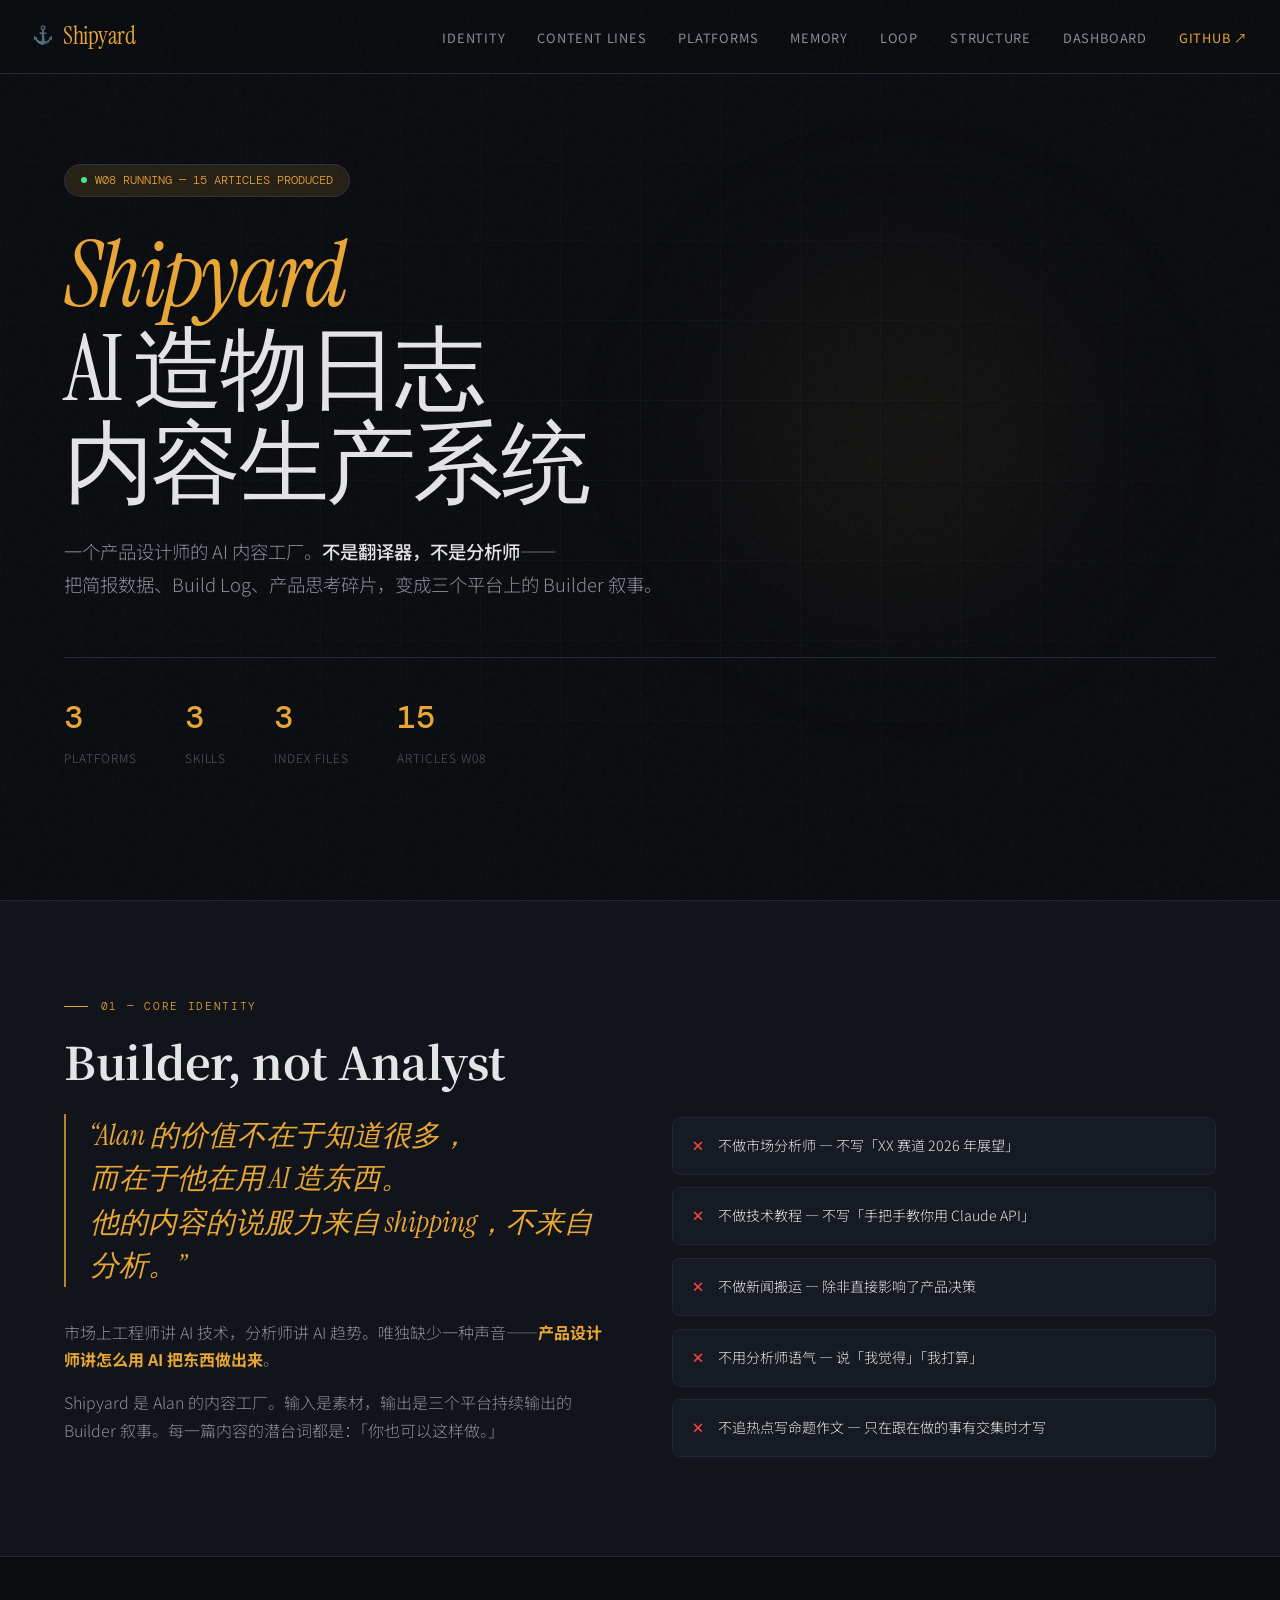
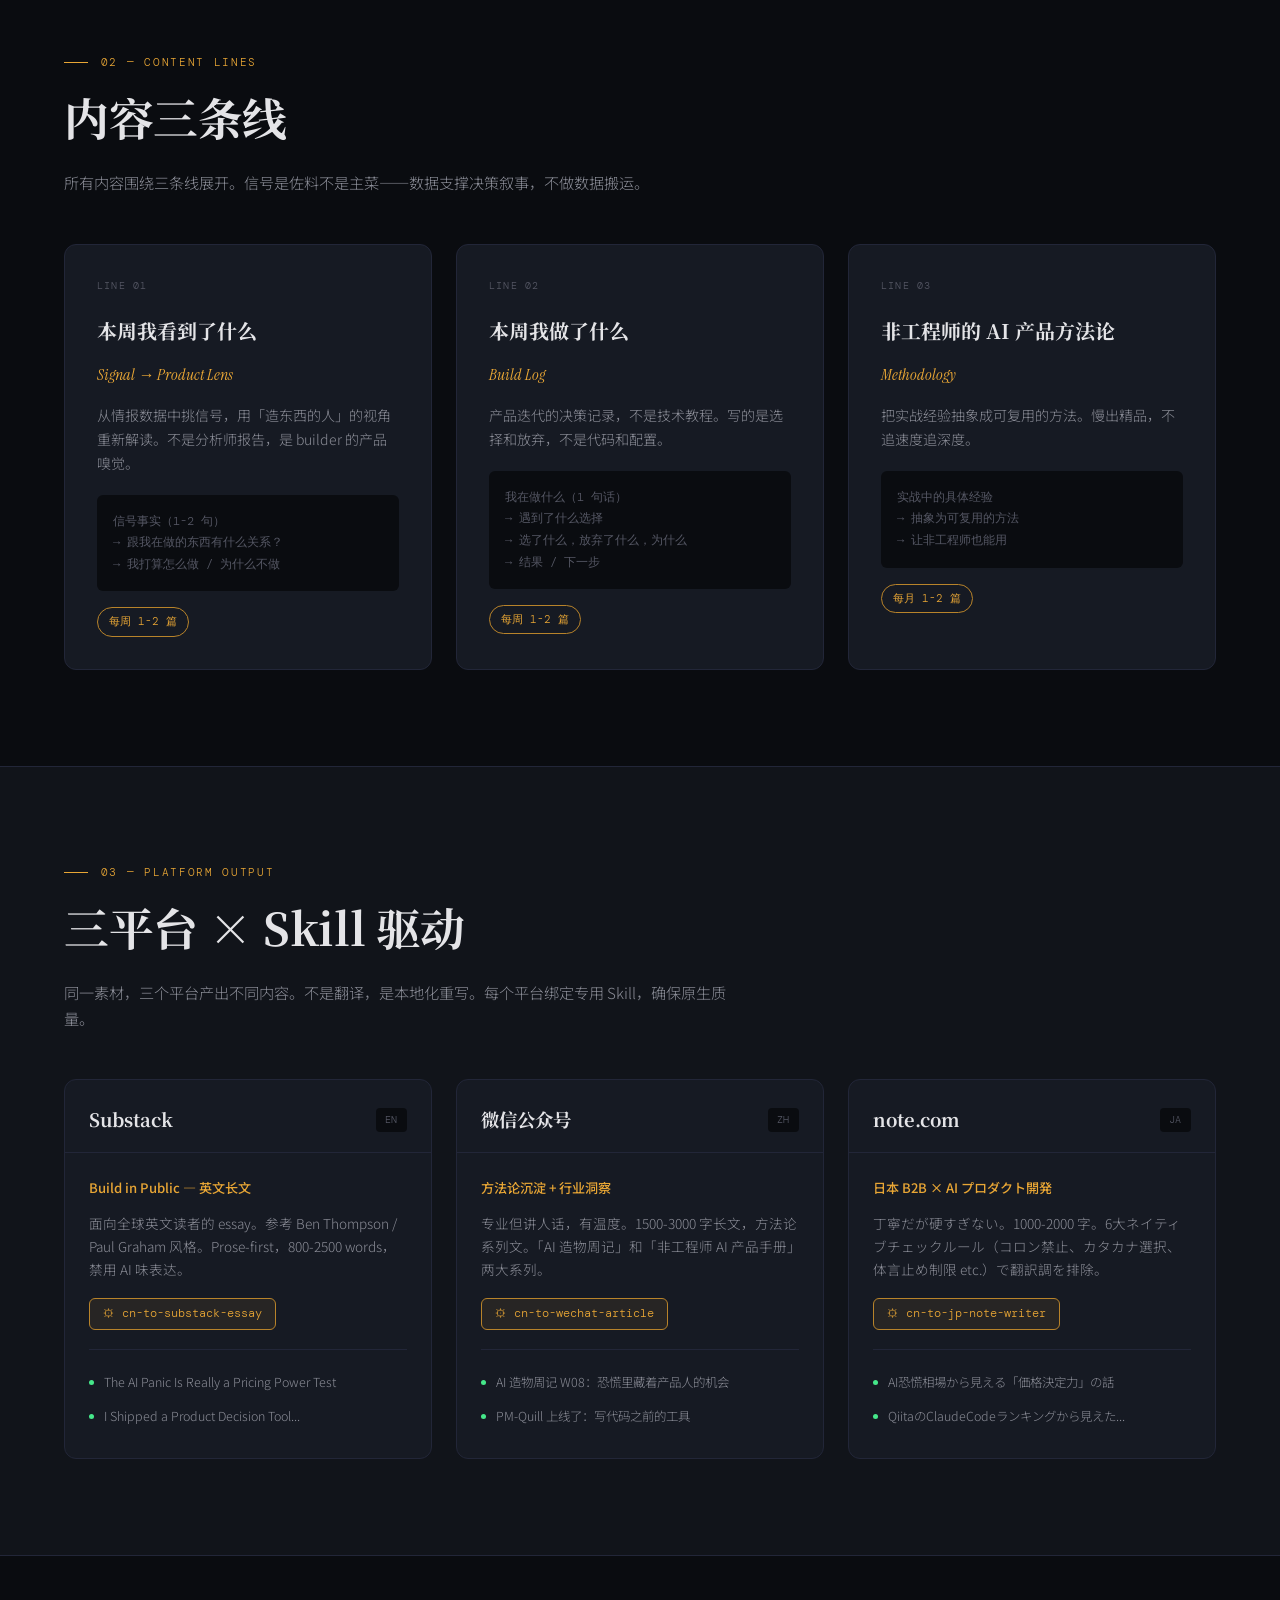
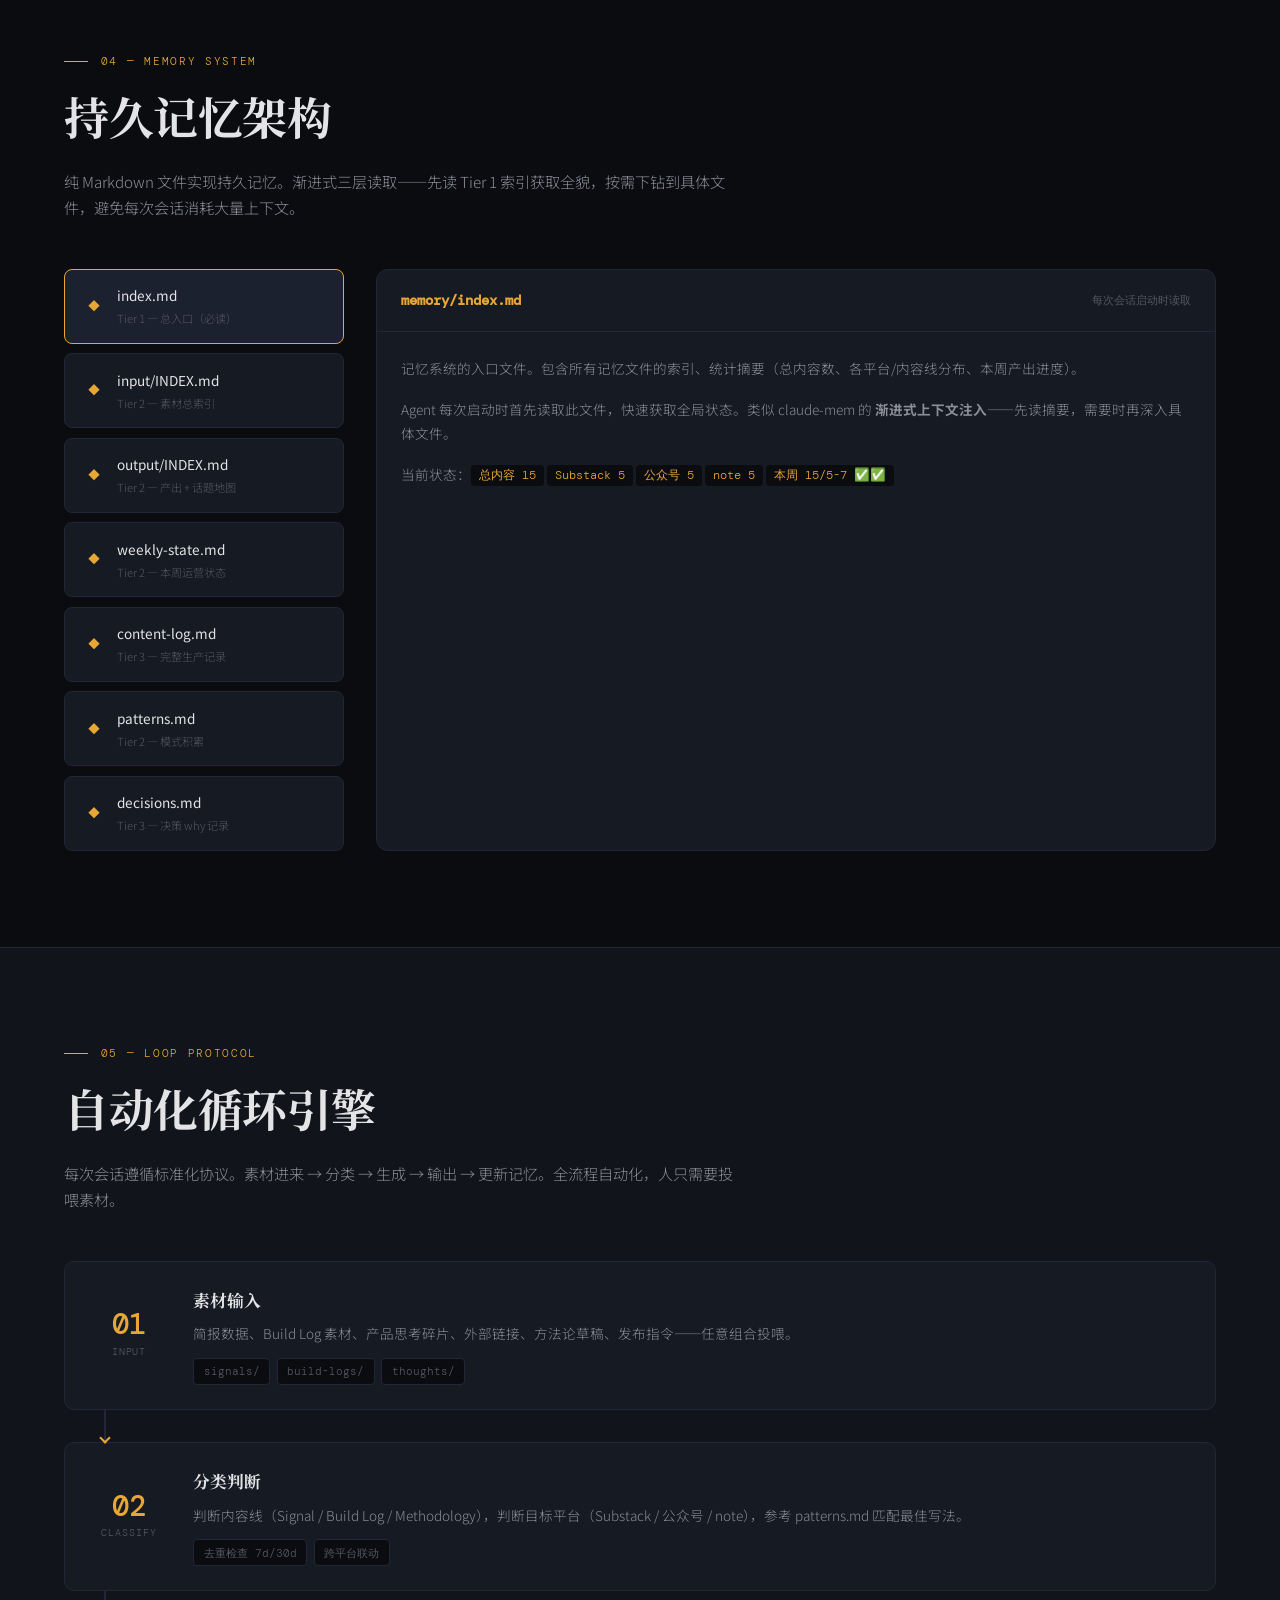
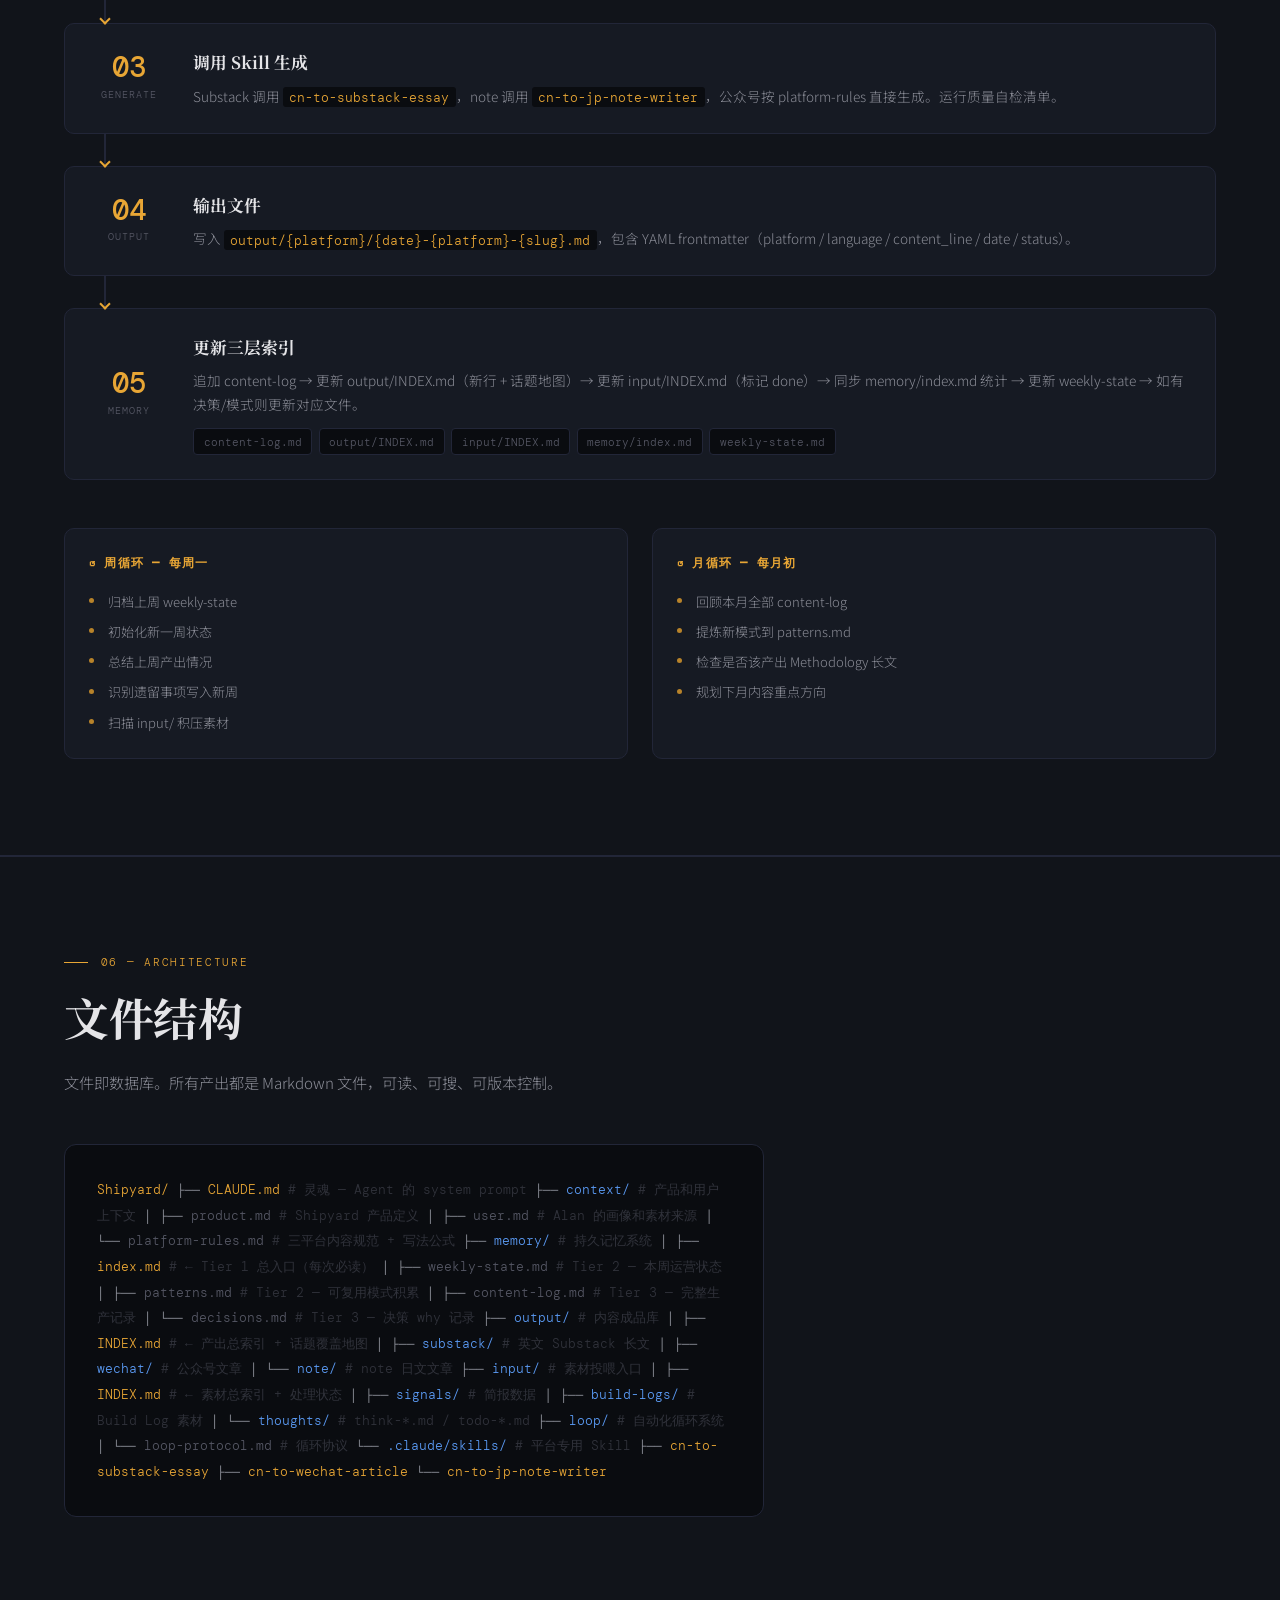
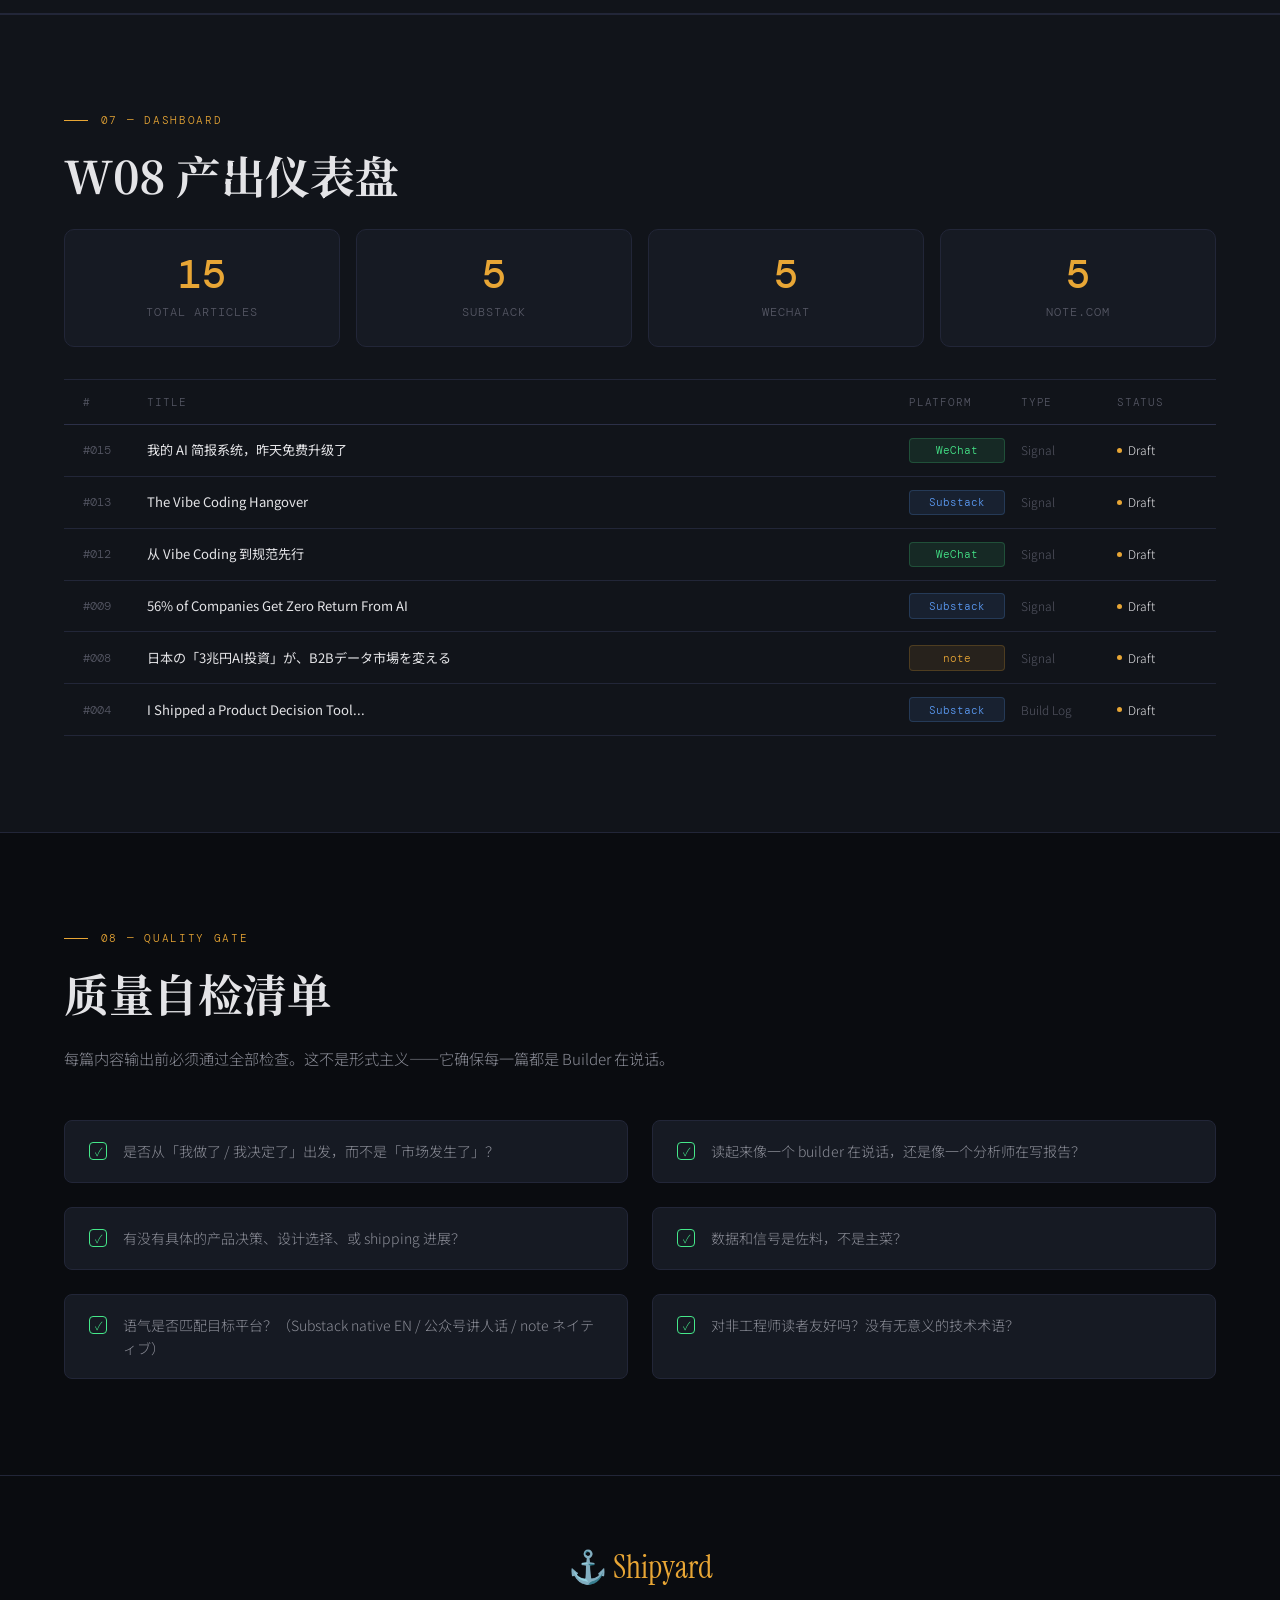
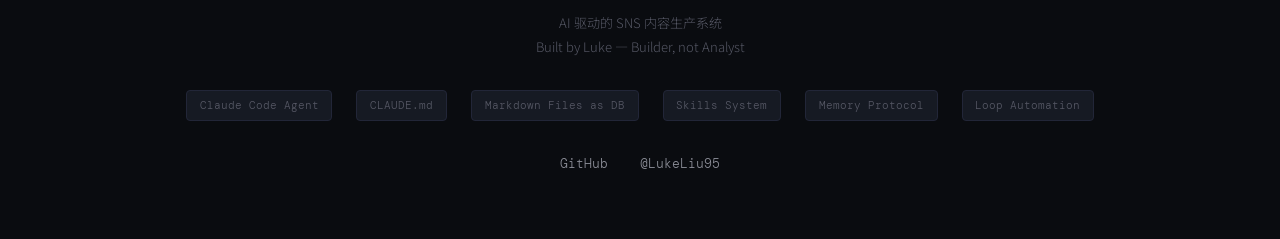
==== commit a43a340c: "docs: Enhance documentation with new content metrics and clarify reading guidelines" ====
--- a/index.html
+++ b/index.html
@@ -492,7 +492,7 @@
   <div class="hero-glow"></div>
   <div class="hero-badge">
     <span class="dot"></span>
-    W08 RUNNING &mdash; 6 ARTICLES PRODUCED
+    W08 RUNNING &mdash; 15 ARTICLES PRODUCED
   </div>
   <h1 class="reveal">
     <em>Shipyard</em><br>
@@ -509,15 +509,15 @@
       <span class="label">Platforms</span>
     </div>
     <div class="hero-stat">
-      <span class="num" data-count="2">0</span>
+      <span class="num" data-count="3">0</span>
       <span class="label">Skills</span>
     </div>
     <div class="hero-stat">
-      <span class="num" data-count="5">0</span>
-      <span class="label">Memory Files</span>
+      <span class="num" data-count="3">0</span>
+      <span class="label">Index Files</span>
     </div>
     <div class="hero-stat">
-      <span class="num" data-count="6">0</span>
+      <span class="num" data-count="15">0</span>
       <span class="label">Articles W08</span>
     </div>
   </div>
@@ -625,7 +625,7 @@
         <div class="platform-body">
           <div class="route">方法论沉淀 + 行业洞察</div>
           <p>专业但讲人话，有温度。1500-3000 字长文，方法论系列文。「AI 造物周记」和「非工程师 AI 产品手册」两大系列。</p>
-          <div class="skill-badge none">暂无专用 Skill &mdash; 按规范直接生成</div>
+          <div class="skill-badge">&#9881; cn-to-wechat-article</div>
           <div class="platform-outputs">
             <div class="output-item"><span class="dot-status"></span> AI 造物周记 W08：恐慌里藏着产品人的机会</div>
             <div class="output-item"><span class="dot-status"></span> PM-Quill 上线了：写代码之前的工具</div>
@@ -658,29 +658,37 @@
   <div class="container">
     <span class="section-label reveal">04 &mdash; Memory System</span>
     <h2 class="section-title reveal">持久记忆架构</h2>
-    <p class="section-desc reveal">借鉴 claude-mem 的结构化记忆模式。纯 Markdown 文件实现持久记忆——每次生成后必须更新，每次会话开始必须读取。</p>
+    <p class="section-desc reveal">纯 Markdown 文件实现持久记忆。渐进式三层读取——先读 Tier 1 索引获取全貌，按需下钻到具体文件，避免每次会话消耗大量上下文。</p>
 
     <div class="memory-arch reveal">
       <div class="memory-files">
         <div class="mem-file active" data-target="mem-index">
           <span class="icon">&#9670;</span>
-          <div><div class="name">index.md</div><div class="purpose">总索引 + 统计摘要</div></div>
+          <div><div class="name">index.md</div><div class="purpose">Tier 1 — 总入口（必读）</div></div>
+        </div>
+        <div class="mem-file" data-target="mem-input-index">
+          <span class="icon">&#9670;</span>
+          <div><div class="name">input/INDEX.md</div><div class="purpose">Tier 2 — 素材总索引</div></div>
+        </div>
+        <div class="mem-file" data-target="mem-output-index">
+          <span class="icon">&#9670;</span>
+          <div><div class="name">output/INDEX.md</div><div class="purpose">Tier 2 — 产出 + 话题地图</div></div>
+        </div>
+        <div class="mem-file" data-target="mem-weekly">
+          <span class="icon">&#9670;</span>
+          <div><div class="name">weekly-state.md</div><div class="purpose">Tier 2 — 本周运营状态</div></div>
         </div>
         <div class="mem-file" data-target="mem-content">
           <span class="icon">&#9670;</span>
-          <div><div class="name">content-log.md</div><div class="purpose">内容生产记录</div></div>
+          <div><div class="name">content-log.md</div><div class="purpose">Tier 3 — 完整生产记录</div></div>
+        </div>
+        <div class="mem-file" data-target="mem-patterns">
+          <span class="icon">&#9670;</span>
+          <div><div class="name">patterns.md</div><div class="purpose">Tier 2 — 模式积累</div></div>
         </div>
         <div class="mem-file" data-target="mem-decisions">
           <span class="icon">&#9670;</span>
-          <div><div class="name">decisions.md</div><div class="purpose">决策 why 记录</div></div>
-        </div>
-        <div class="mem-file" data-target="mem-patterns">
-          <span class="icon">&#9670;</span>
-          <div><div class="name">patterns.md</div><div class="purpose">模式积累</div></div>
-        </div>
-        <div class="mem-file" data-target="mem-weekly">
-          <span class="icon">&#9670;</span>
-          <div><div class="name">weekly-state.md</div><div class="purpose">本周运营状态</div></div>
+          <div><div class="name">decisions.md</div><div class="purpose">Tier 3 — 决策 why 记录</div></div>
         </div>
       </div>
 
@@ -692,7 +700,7 @@
         <div class="memory-detail-body" id="mem-detail-body">
           <p>记忆系统的入口文件。包含所有记忆文件的索引、统计摘要（总内容数、各平台/内容线分布、本周产出进度）。</p>
           <p style="margin-top:1rem">Agent 每次启动时首先读取此文件，快速获取全局状态。类似 claude-mem 的 <strong>渐进式上下文注入</strong>——先读摘要，需要时再深入具体文件。</p>
-          <p style="margin-top:1rem">当前状态：<code>总内容 6</code> <code>Substack 2</code> <code>公众号 2</code> <code>note 2</code> <code>本周 6/5-7 ✅</code></p>
+          <p style="margin-top:1rem">当前状态：<code>总内容 15</code> <code>Substack 5</code> <code>公众号 5</code> <code>note 5</code> <code>本周 15/5-7 ✅✅</code></p>
         </div>
       </div>
     </div>
@@ -751,13 +759,14 @@
       <div class="loop-step">
         <div class="step-icon"><span class="step-num">05</span><span class="step-label">Memory</span></div>
         <div>
-          <h4>更新记忆</h4>
-          <p>追加 content-log &rarr; 记录 decisions &rarr; 更新 weekly-state &rarr; 同步 index 统计 &rarr; 如有新模式则更新 patterns。</p>
+          <h4>更新三层索引</h4>
+          <p>追加 content-log &rarr; 更新 output/INDEX.md（新行 + 话题地图）&rarr; 更新 input/INDEX.md（标记 done）&rarr; 同步 memory/index.md 统计 &rarr; 更新 weekly-state &rarr; 如有决策/模式则更新对应文件。</p>
           <div class="actions">
             <span class="action-tag">content-log.md</span>
-            <span class="action-tag">decisions.md</span>
+            <span class="action-tag">output/INDEX.md</span>
+            <span class="action-tag">input/INDEX.md</span>
+            <span class="action-tag">memory/index.md</span>
             <span class="action-tag">weekly-state.md</span>
-            <span class="action-tag">index.md</span>
           </div>
         </div>
       </div>
@@ -801,26 +810,27 @@
 │   ├── <span class="file">user.md</span>            <span class="comment"># Alan 的画像和素材来源</span>
 │   └── <span class="file">platform-rules.md</span>  <span class="comment"># 三平台内容规范 + 写法公式</span>
 ├── <span class="dir">memory/</span>                <span class="comment"># 持久记忆系统</span>
-│   ├── <span class="file">index.md</span>           <span class="comment"># 记忆总索引 + 统计</span>
-│   ├── <span class="file">content-log.md</span>     <span class="comment"># 内容生产记录（核心记忆）</span>
-│   ├── <span class="file">decisions.md</span>       <span class="comment"># 决策 why 记录</span>
-│   ├── <span class="file">patterns.md</span>        <span class="comment"># 可复用模式积累</span>
-│   └── <span class="file">weekly-state.md</span>    <span class="comment"># 本周运营状态</span>
-├── <span class="dir">loop/</span>                  <span class="comment"># 自动化循环系统</span>
-│   ├── <span class="file">loop-protocol.md</span>   <span class="comment"># 循环协议</span>
-│   └── <span class="file">content-log-template.md</span>
-├── <span class="dir">.claude/skills/</span>        <span class="comment"># 平台专用 Skill</span>
-│   ├── <span class="highlight">cn-to-substack-essay.skill</span>
-│   └── <span class="highlight">cn-to-jp-note-writer.skill</span>
-├── <span class="dir">output/</span>                <span class="comment"># 生成的内容文件</span>
+│   ├── <span class="highlight">index.md</span>           <span class="comment"># ← Tier 1 总入口（每次必读）</span>
+│   ├── <span class="file">weekly-state.md</span>    <span class="comment"># Tier 2 — 本周运营状态</span>
+│   ├── <span class="file">patterns.md</span>        <span class="comment"># Tier 2 — 可复用模式积累</span>
+│   ├── <span class="file">content-log.md</span>     <span class="comment"># Tier 3 — 完整生产记录</span>
+│   └── <span class="file">decisions.md</span>       <span class="comment"># Tier 3 — 决策 why 记录</span>
+├── <span class="dir">output/</span>                <span class="comment"># 内容成品库</span>
+│   ├── <span class="highlight">INDEX.md</span>           <span class="comment"># ← 产出总索引 + 话题覆盖地图</span>
 │   ├── <span class="dir">substack/</span>          <span class="comment"># 英文 Substack 长文</span>
 │   ├── <span class="dir">wechat/</span>            <span class="comment"># 公众号文章</span>
 │   └── <span class="dir">note/</span>              <span class="comment"># note 日文文章</span>
 ├── <span class="dir">input/</span>                 <span class="comment"># 素材投喂入口</span>
+│   ├── <span class="highlight">INDEX.md</span>           <span class="comment"># ← 素材总索引 + 处理状态</span>
 │   ├── <span class="dir">signals/</span>           <span class="comment"># 简报数据</span>
 │   ├── <span class="dir">build-logs/</span>        <span class="comment"># Build Log 素材</span>
-│   └── <span class="dir">thoughts/</span>          <span class="comment"># 产品思考碎片</span>
-└── <span class="dir">docs/</span>                  <span class="comment"># 设计文档</span>
+│   └── <span class="dir">thoughts/</span>          <span class="comment"># think-*.md / todo-*.md</span>
+├── <span class="dir">loop/</span>                  <span class="comment"># 自动化循环系统</span>
+│   └── <span class="file">loop-protocol.md</span>   <span class="comment"># 循环协议</span>
+└── <span class="dir">.claude/skills/</span>        <span class="comment"># 平台专用 Skill</span>
+    ├── <span class="highlight">cn-to-substack-essay</span>
+    ├── <span class="highlight">cn-to-wechat-article</span>
+    └── <span class="highlight">cn-to-jp-note-writer</span>
 </div>
   </div>
 </section>
@@ -832,10 +842,10 @@
     <h2 class="section-title reveal">W08 产出仪表盘</h2>
 
     <div class="dash-grid reveal">
-      <div class="dash-card"><div class="dash-num" data-count="6">0</div><div class="dash-label">Total Articles</div></div>
-      <div class="dash-card"><div class="dash-num" data-count="2">0</div><div class="dash-label">Substack</div></div>
-      <div class="dash-card"><div class="dash-num" data-count="2">0</div><div class="dash-label">WeChat</div></div>
-      <div class="dash-card"><div class="dash-num" data-count="2">0</div><div class="dash-label">note.com</div></div>
+      <div class="dash-card"><div class="dash-num" data-count="15">0</div><div class="dash-label">Total Articles</div></div>
+      <div class="dash-card"><div class="dash-num" data-count="5">0</div><div class="dash-label">Substack</div></div>
+      <div class="dash-card"><div class="dash-num" data-count="5">0</div><div class="dash-label">WeChat</div></div>
+      <div class="dash-card"><div class="dash-num" data-count="5">0</div><div class="dash-label">note.com</div></div>
     </div>
 
     <div class="recent-articles reveal">
@@ -843,45 +853,45 @@
         <span>#</span><span>Title</span><span>Platform</span><span>Type</span><span>Status</span>
       </div>
       <div class="article-row">
-        <span class="id">#001</span>
-        <span class="title-col">The AI Panic Is Really a Pricing Power Test</span>
+        <span class="id">#015</span>
+        <span class="title-col">我的 AI 简报系统，昨天免费升级了</span>
+        <span class="platform-tag tag-wechat">WeChat</span>
+        <span class="type-col">Signal</span>
+        <span class="status-col"><span class="status-dot status-draft"></span> Draft</span>
+      </div>
+      <div class="article-row">
+        <span class="id">#013</span>
+        <span class="title-col">The Vibe Coding Hangover</span>
         <span class="platform-tag tag-substack">Substack</span>
         <span class="type-col">Signal</span>
         <span class="status-col"><span class="status-dot status-draft"></span> Draft</span>
       </div>
       <div class="article-row">
-        <span class="id">#002</span>
-        <span class="title-col">AI 造物周记 W08：恐慌里藏着产品人的机会</span>
+        <span class="id">#012</span>
+        <span class="title-col">从 Vibe Coding 到规范先行</span>
         <span class="platform-tag tag-wechat">WeChat</span>
         <span class="type-col">Signal</span>
         <span class="status-col"><span class="status-dot status-draft"></span> Draft</span>
       </div>
       <div class="article-row">
-        <span class="id">#003</span>
-        <span class="title-col">AI恐慌相場から見える「価格決定力」の話</span>
+        <span class="id">#009</span>
+        <span class="title-col">56% of Companies Get Zero Return From AI</span>
+        <span class="platform-tag tag-substack">Substack</span>
+        <span class="type-col">Signal</span>
+        <span class="status-col"><span class="status-dot status-draft"></span> Draft</span>
+      </div>
+      <div class="article-row">
+        <span class="id">#008</span>
+        <span class="title-col">日本の「3兆円AI投資」が、B2Bデータ市場を変える</span>
         <span class="platform-tag tag-note">note</span>
         <span class="type-col">Signal</span>
         <span class="status-col"><span class="status-dot status-draft"></span> Draft</span>
       </div>
-      <div class="article-row">
+      <div class="article-row" style="border-bottom:1px solid var(--border)">
         <span class="id">#004</span>
         <span class="title-col">I Shipped a Product Decision Tool...</span>
         <span class="platform-tag tag-substack">Substack</span>
         <span class="type-col">Build Log</span>
-        <span class="status-col"><span class="status-dot status-draft"></span> Draft</span>
-      </div>
-      <div class="article-row">
-        <span class="id">#005</span>
-        <span class="title-col">PM-Quill 上线了：写代码之前的工具</span>
-        <span class="platform-tag tag-wechat">WeChat</span>
-        <span class="type-col">Build Log</span>
-        <span class="status-col"><span class="status-dot status-draft"></span> Draft</span>
-      </div>
-      <div class="article-row" style="border-bottom:1px solid var(--border)">
-        <span class="id">#006</span>
-        <span class="title-col">QiitaのClaudeCodeランキングから見えた...</span>
-        <span class="platform-tag tag-note">note</span>
-        <span class="type-col">Signal</span>
         <span class="status-col"><span class="status-dot status-draft"></span> Draft</span>
       </div>
     </div>
@@ -979,28 +989,38 @@
 const memData = {
   'mem-index': {
     title: 'memory/index.md',
-    timing: '每次会话启动时读取',
-    body: '<p>记忆系统的入口文件。包含所有记忆文件的索引、统计摘要（总内容数、各平台/内容线分布、本周产出进度）。</p><p style="margin-top:1rem">Agent 每次启动时首先读取此文件，快速获取全局状态。类似 claude-mem 的<strong>渐进式上下文注入</strong>——先读摘要，需要时再深入具体文件。</p><p style="margin-top:1rem">当前状态：<code>总内容 6</code> <code>Substack 2</code> <code>公众号 2</code> <code>note 2</code> <code>本周 6/5-7 ✅</code></p>'
+    timing: 'Tier 1 — 每次会话必读（唯一必读文件）',
+    body: '<p><strong>渐进式读取的总入口。</strong>Agent 每次启动只读这一个文件，根据任务需要再按指引下钻。</p><p style="margin-top:1rem">包含：渐进式读取指南（Tier 1/2/3 说明）、统计摘要、本周快照、最近5条内容、完整记忆文件索引。</p><p style="margin-top:1rem">当前状态：<code>总内容 15</code> <code>Substack 5</code> <code>公众号 5</code> <code>note 5</code> <code>本周 15/5-7 ✅✅</code></p>'
+  },
+  'mem-input-index': {
+    title: 'input/INDEX.md',
+    timing: 'Tier 2 — 需要查素材/处理状态时读取',
+    body: '<p>所有 input/ 素材的一行摘要 + 处理状态追踪。</p><p style="margin-top:1rem">三个部分：<strong>signals/</strong>（外部信号简报）、<strong>build-logs/</strong>（产品迭代记录）、<strong>thoughts/</strong>（think-观点 / todo-选题池）。</p><p style="margin-top:1rem">状态标记：<code>✅ done</code> 已消耗 | <code>⏳ queued</code> 待处理 | <code>⏭ skipped</code> 决定不做。</p><p style="margin-top:1rem">当前：6 条信号全部 done，build-logs 和 thoughts 为空。</p>'
+  },
+  'mem-output-index': {
+    title: 'output/INDEX.md',
+    timing: 'Tier 2 — 去重检查/话题覆盖分析时读取',
+    body: '<p>所有产出内容的一览表 + <strong>话题覆盖地图</strong>（去重神器）。</p><p style="margin-top:1rem">三个平台分组表格：Substack 5 篇、公众号 5 篇、note 5 篇。每行包含 ID、日期、标题、内容线、状态、文件路径。</p><p style="margin-top:1rem">话题覆盖地图一眼看出哪个话题在哪个平台已经写过，生成前快速扫描避免重复。当前覆盖：AI 恐慌/定价权、PM-Quill、Agent 基础设施、AI 二极化、Vibe Coding、Anthropic 升级、日本3兆円。</p>'
+  },
+  'mem-weekly': {
+    title: 'memory/weekly-state.md',
+    timing: 'Tier 2 — 需要本周进度细节时读取',
+    body: '<p>当前周的运营状态追踪。每周一重置。包含：</p><p style="margin-top:1rem"><strong>产出进度表</strong>：各平台目标 vs 已完成</p><p style="margin-top:.5rem"><strong>素材队列</strong>：所有待处理素材的状态（queued → processing → generated → skipped）</p><p style="margin-top:.5rem"><strong>周节奏</strong>：周一简报→周二 Signal→周三 Build Log→周四产出→周五补缺</p><p style="margin-top:1rem">W08 最终：<code>Substack 5/1-2 ✅✅</code> <code>公众号 5/1 ✅✅</code> <code>note 5/0-1 ✅✅</code></p>'
   },
   'mem-content': {
     title: 'memory/content-log.md',
-    timing: '每次生成前读取（去重） / 生成后追加',
-    body: '<p><strong>核心记忆文件。</strong>结构化记录每次生成的内容：日期、平台、内容线、标题、输入素材、Skill、关联内容、状态、决策备注。</p><p style="margin-top:1rem">去重规则：同一信号源 <code>7 天</code>内不重复，同一方法论 <code>30 天</code>内不重复，同一产品决策不在同一平台重复发布。</p><p style="margin-top:1rem">跨平台联动通过 <code>关联内容</code> 字段追踪：如 #001(Substack) ↔ #002(公众号) ↔ #003(note) 来自同一素材但角度不同。</p>'
+    timing: 'Tier 3 — 需要完整生产记录/详细追溯时读取',
+    body: '<p><strong>核心记忆文件。</strong>结构化记录每次生成的内容：日期、平台、内容线、标题、输入素材、Skill、关联内容、状态、决策备注。</p><p style="margin-top:1rem">去重规则：同一信号源 <code>7 天</code>内不重复，同一方法论 <code>30 天</code>内不重复，同一产品决策不在同一平台重复发布。</p><p style="margin-top:1rem">跨平台联动通过 <code>关联内容</code> 字段追踪：如 #013(Substack) ↔ #012(公众号) ↔ #014(note) 来自同一 Vibe Coding 素材但角度不同。</p>'
+  },
+  'mem-patterns': {
+    title: 'memory/patterns.md',
+    timing: 'Tier 2 — 生成内容时参考 / 月循环时更新',
+    body: '<p>从多次内容生产中提炼的<strong>可复用模式</strong>。包括三个维度：</p><p style="margin-top:1rem"><strong>P001</strong>：mckinsey-analyst 前置分析显著提升内容质量——信号密度高时（&gt;3 条强信号）优先调用。</p><p style="margin-top:.5rem"><strong>P002</strong>：日本市场内容必须有本土数据锚点——法人番号、日经数据、日本企业投资数字等。</p><p style="margin-top:1rem">更多模式随实践积累。</p>'
   },
   'mem-decisions': {
     title: 'memory/decisions.md',
-    timing: '做出关键决策后追加',
-    body: '<p>记录内容生产中的关键决策：<strong>为什么选这个角度、为什么放弃某个方向、为什么调整语气。</strong></p><p style="margin-top:1rem">每条记录包含：场景（什么情况）、选择（选了什么）、放弃（放弃了什么）、原因（为什么）。</p><p style="margin-top:1rem">示例：第二轮素材放弃 Apple+Gemini 做主线，因为跟 Alan 产品无直接决策连接；SaaSpocalypse 第一轮已覆盖（7天去重）。</p>'
-  },
-  'mem-patterns': {
-    title: 'memory/patterns.md',
-    timing: '月循环时提炼 / 生成内容时参考',
-    body: '<p>从多次内容生产中提炼的<strong>可复用模式</strong>。随实践积累，包括三个维度：</p><p style="margin-top:1rem"><strong>素材→平台匹配模式</strong>：什么类型的素材适合什么平台</p><p style="margin-top:.5rem"><strong>高效写法模式</strong>：什么角度效果好</p><p style="margin-top:.5rem"><strong>踩坑记录</strong>：什么写法要避免</p><p style="margin-top:1rem">目前为空，等积累足够多的生产经验后开始提炼。</p>'
-  },
-  'mem-weekly': {
-    title: 'memory/weekly-state.md',
-    timing: '每次会话启动时读取 / 生成后更新',
-    body: '<p>当前周的运营状态追踪。每周一重置。包含：</p><p style="margin-top:1rem"><strong>产出进度表</strong>：各平台目标 vs 已完成</p><p style="margin-top:.5rem"><strong>素材队列</strong>：所有待处理素材的状态（queued → processing → generated → skipped）</p><p style="margin-top:.5rem"><strong>周节奏</strong>：周一简报→周二 Signal→周三 Build Log→周四产出→周五补缺</p><p style="margin-top:1rem">当前 W08：<code>Substack 2/1-2 ✅</code> <code>公众号 2/1 ✅</code> <code>note 2/0-1 ✅</code></p>'
+    timing: 'Tier 3 — 遇到类似决策时参考 / 做出关键决策后追加',
+    body: '<p>记录内容生产中的关键决策：<strong>为什么选这个角度、为什么放弃某个方向、为什么调整语气。</strong></p><p style="margin-top:1rem">每条记录包含：场景（什么情况）、选择（选了什么）、放弃（放弃了什么）、原因（为什么）。</p><p style="margin-top:1rem">示例：第二轮素材放弃 Apple+Gemini 做主线，因为跟产品无直接决策连接；SaaSpocalypse 第一轮已覆盖（7天去重规则触发）。</p>'
   }
 };
 
